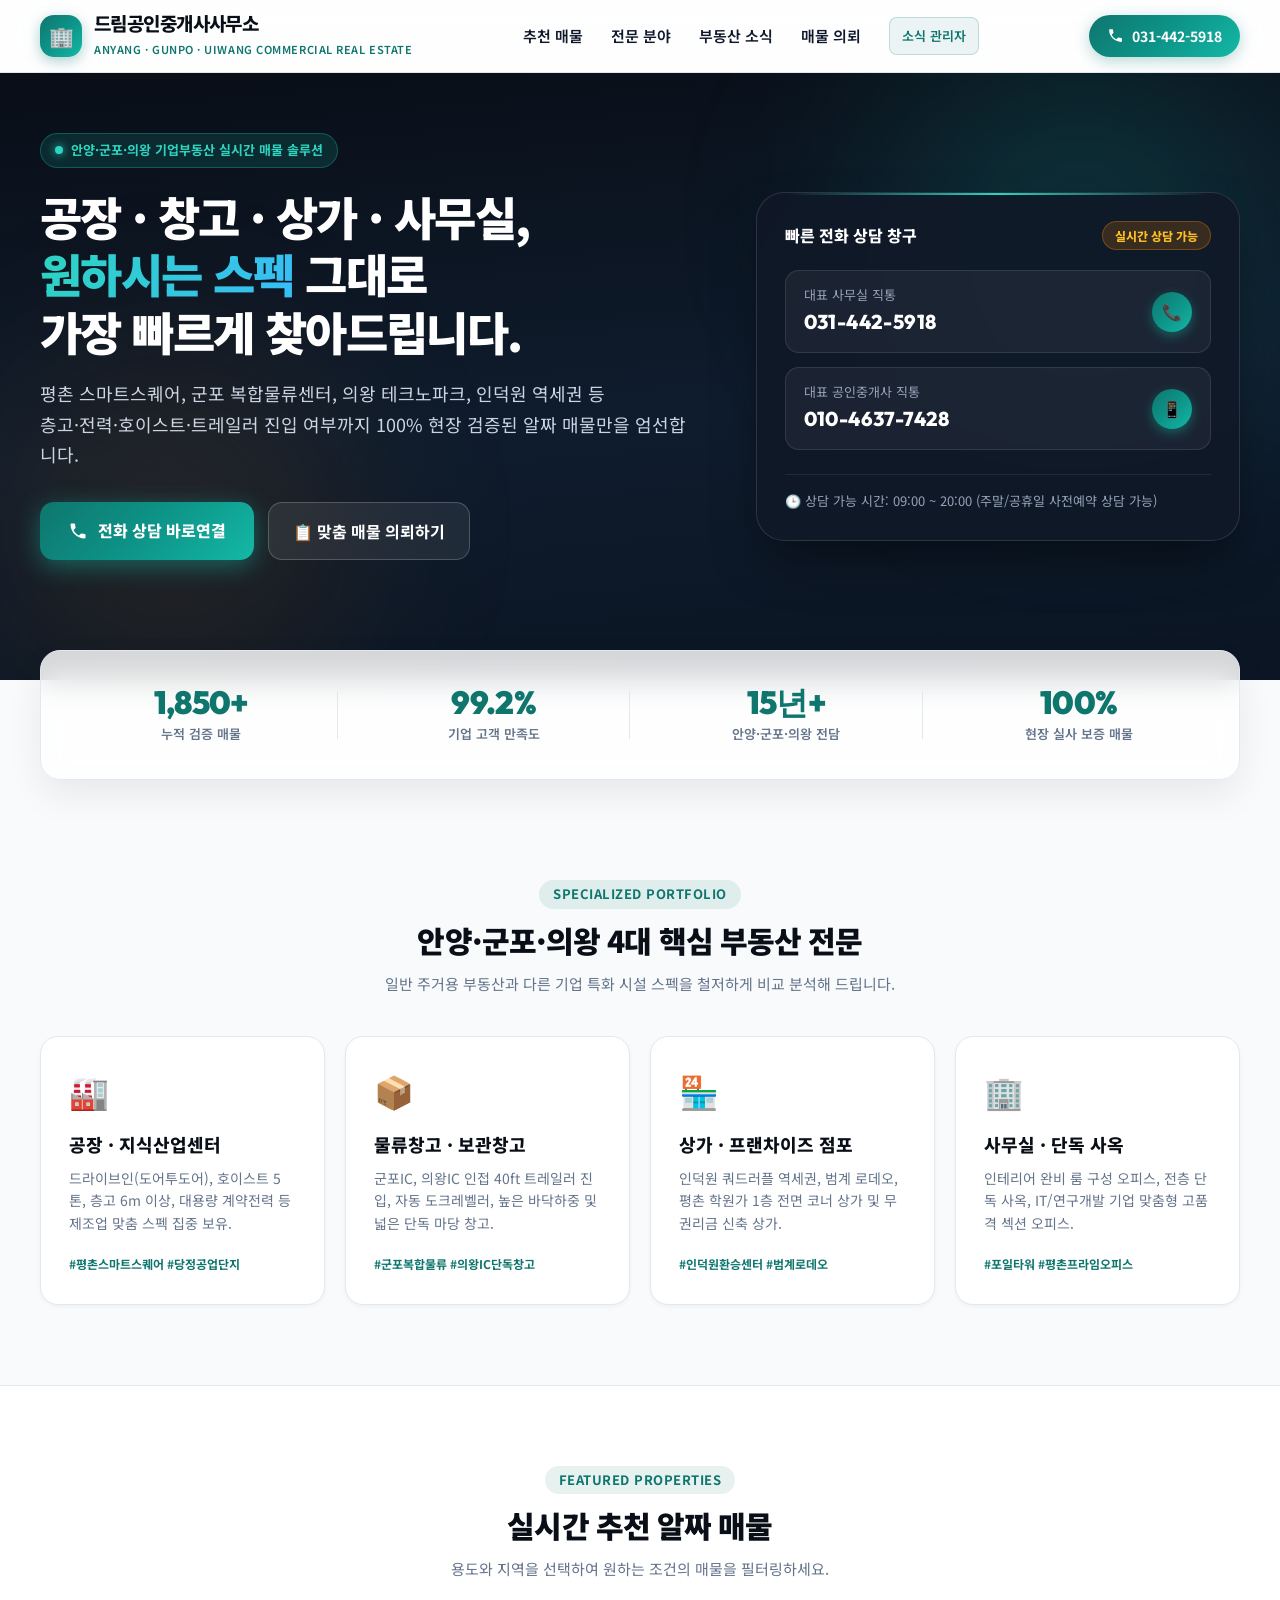
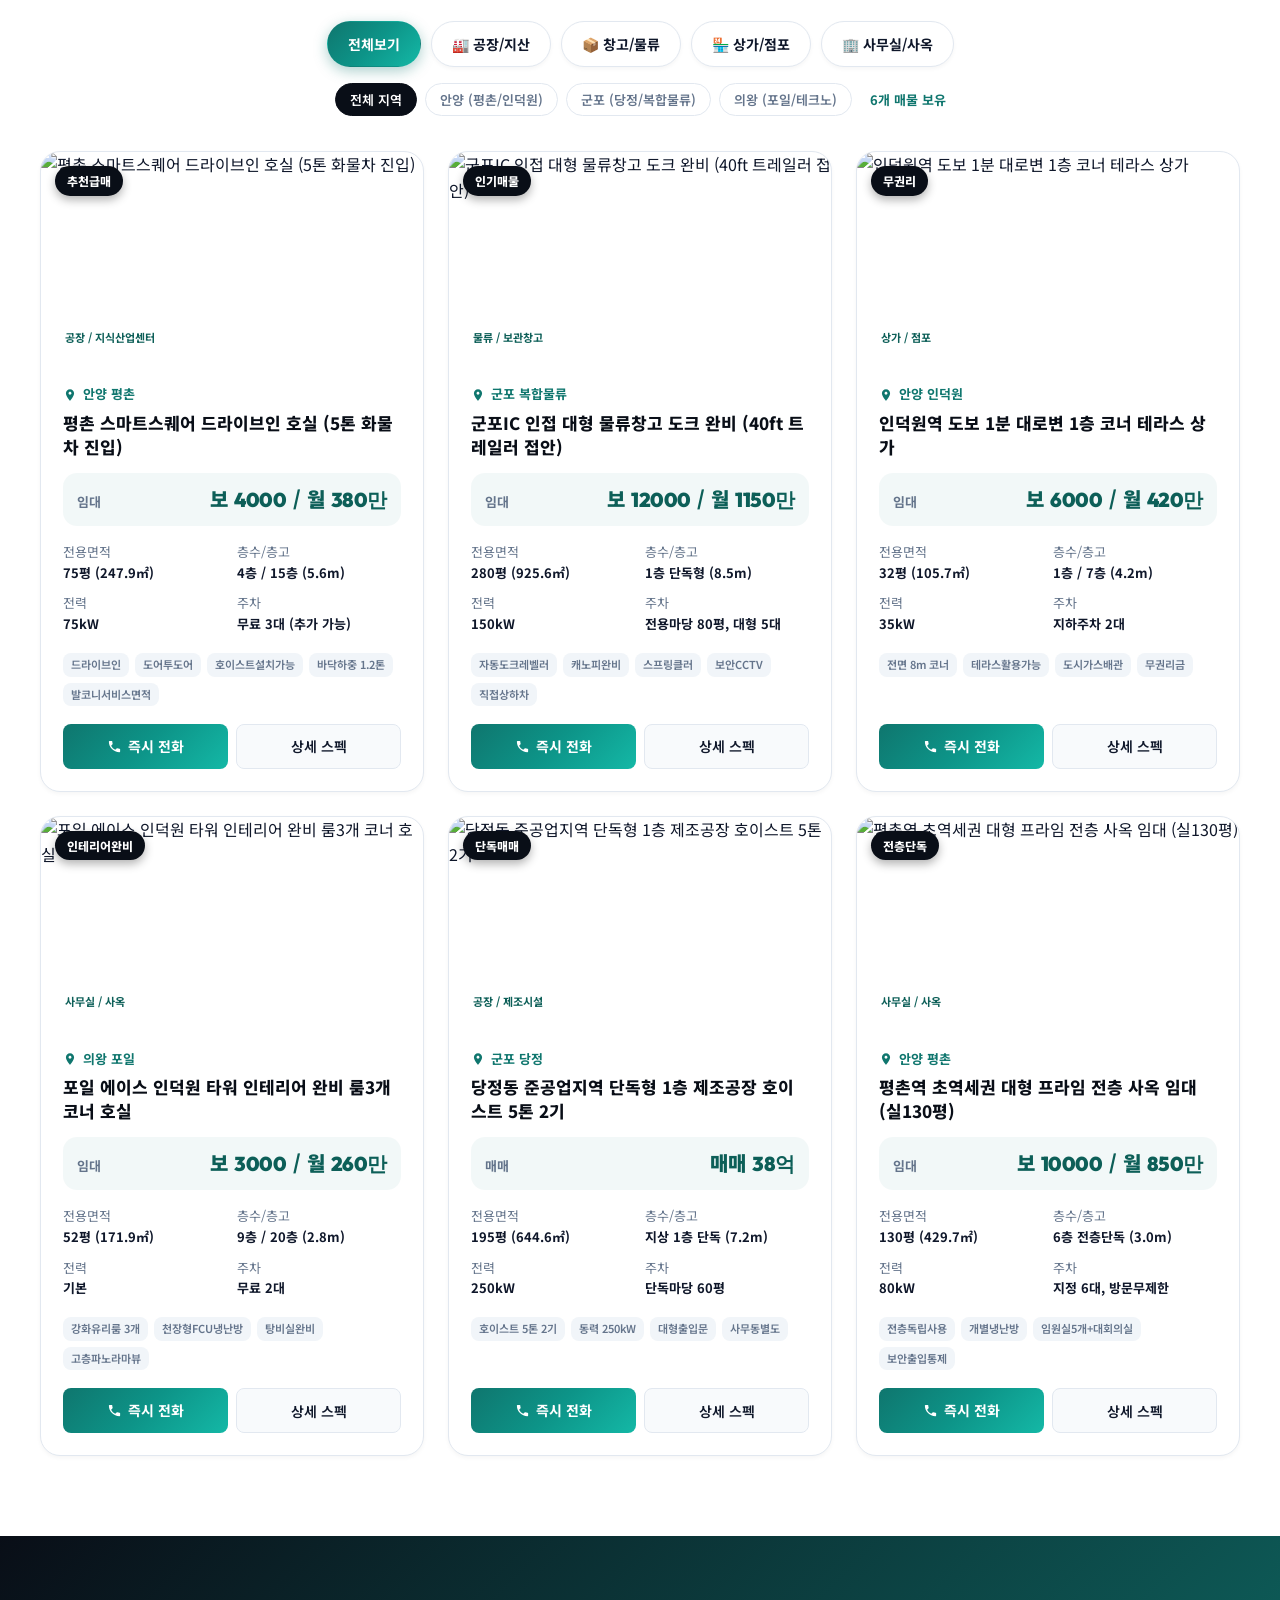
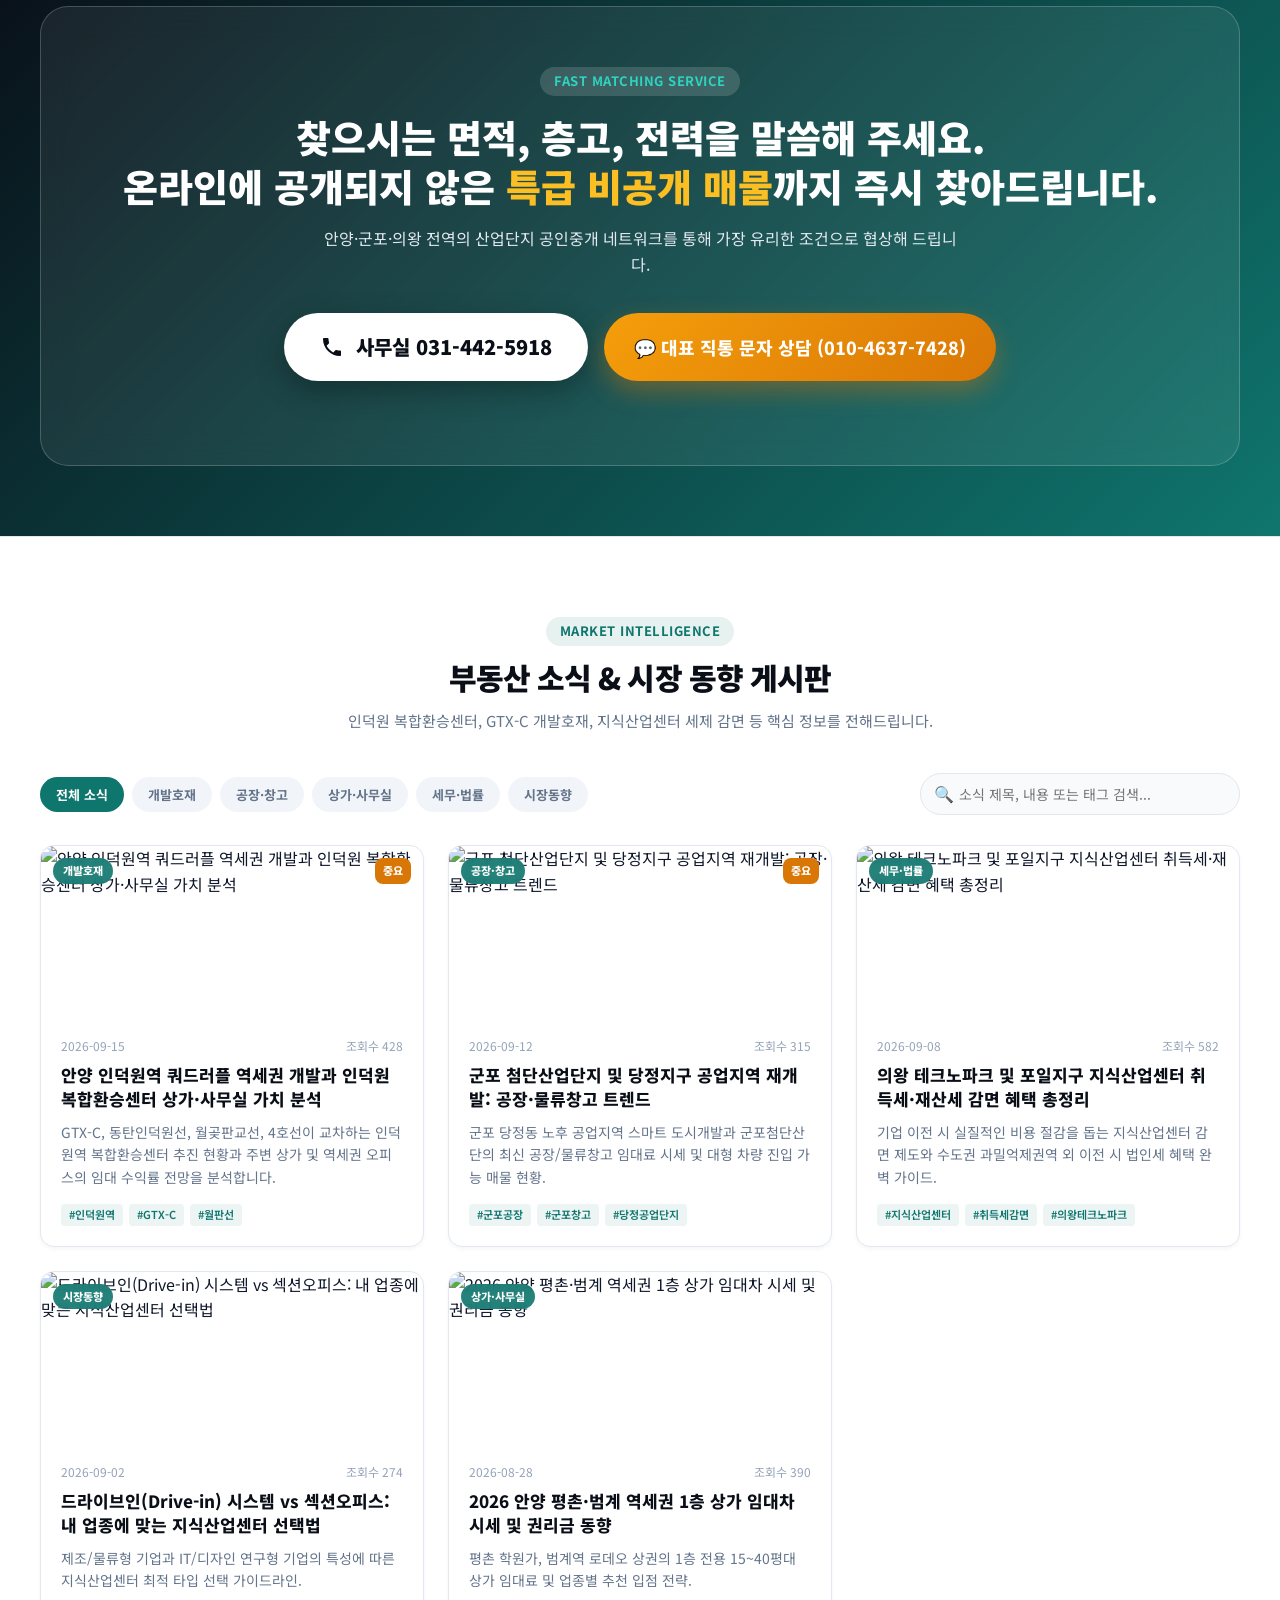
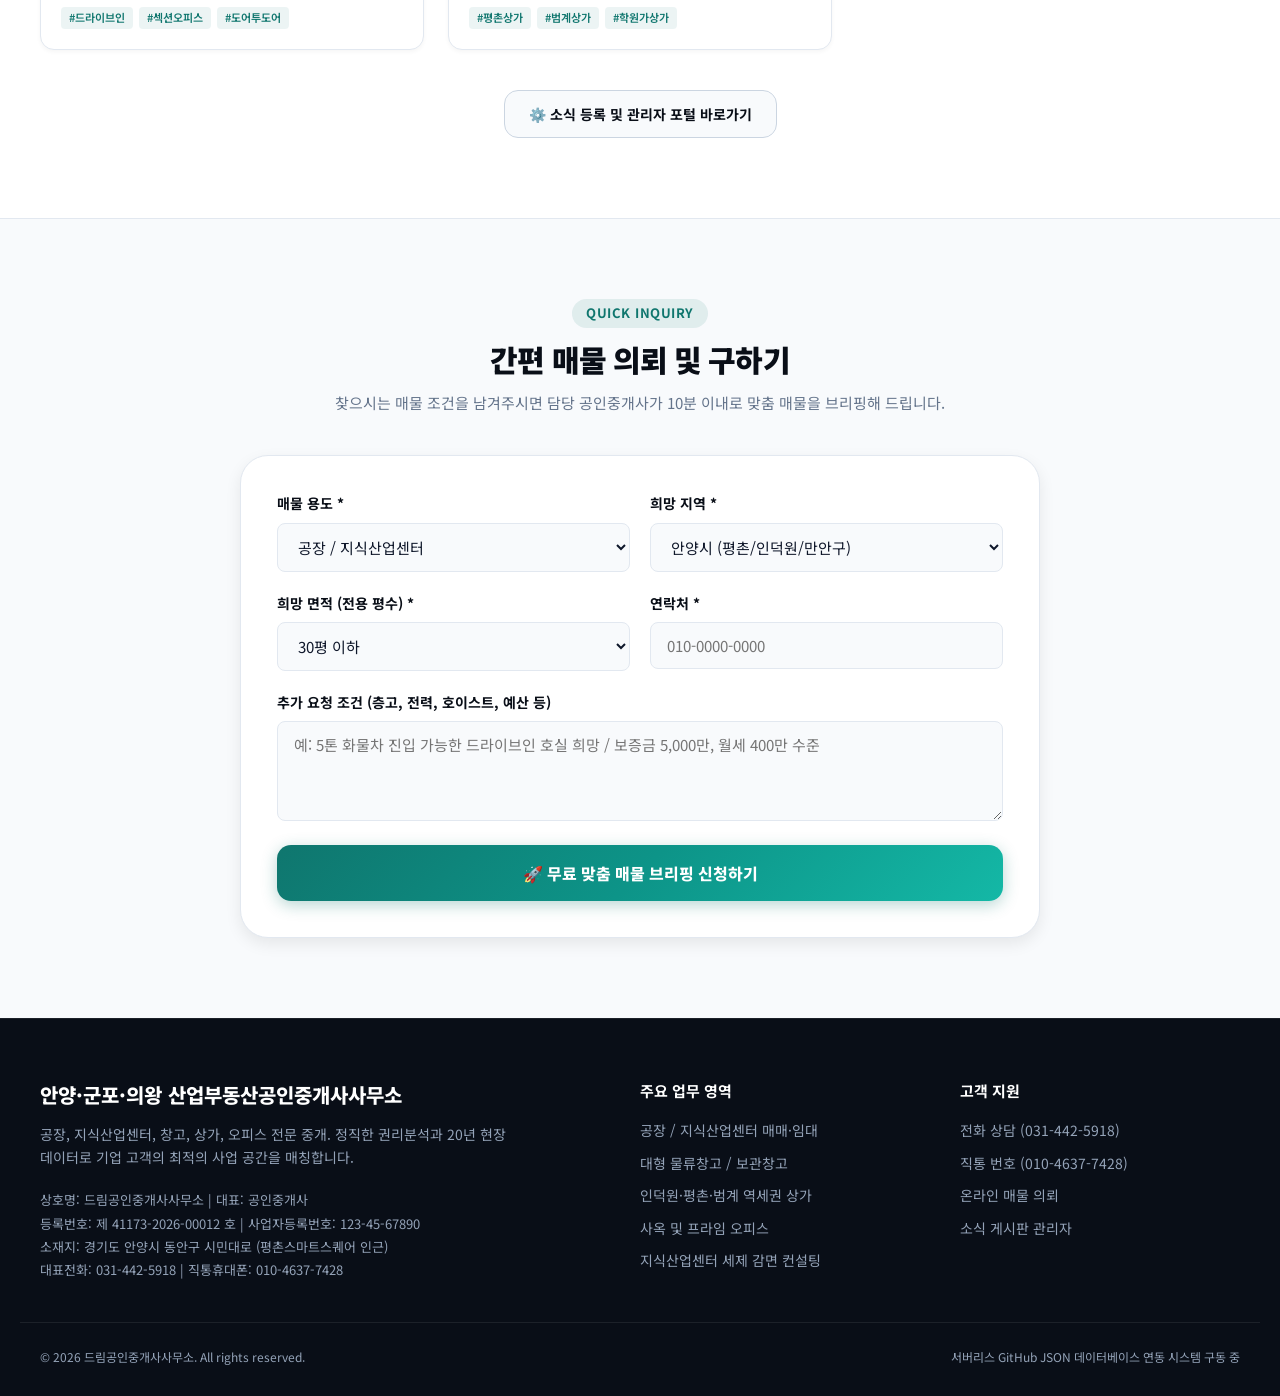
==== index.html @ b2b27954 "feat: 드림공인중개사사무소 홈페이지 및 Vercel 서버리스 게시판 시스템 초기 구축" ====
<!DOCTYPE html>
<html lang="ko">
<head>
  <meta charset="UTF-8">
  <meta name="viewport" content="width=device-width, initial-scale=1.0, maximum-scale=5.0">
  <title>안양·군포·의왕 공장·창고·상가·사무실 전문 | 드림공인중개사사무소</title>
  <meta name="description" content="안양, 군포, 의왕 전 지역 공장, 물류창고, 역세권 상가, 프라임 오피스 전문 공인중개사. 드라이브인 지식산업센터, 호이스트, 대형 차량 진입 창고 등 기업 맞춤형 실시간 매물 상담.">
  <meta name="keywords" content="안양공장, 군포공장, 의왕공장, 안양창고, 군포물류창고, 의왕창고, 평촌지식산업센터, 인덕원상가, 범계상가, 평촌사무실, 안양부동산">
  <meta property="og:title" content="안양·군포·의왕 공장·창고·상가·사무실 전문 부동산">
  <meta property="og:description" content="기업 맞춤형 공장·창고·상가·사무실 실시간 매물 및 지역 개발 소식">
  <meta property="og:type" content="website">
  <meta property="og:image" content="https://images.unsplash.com/photo-1486406146926-c627a92ad1ab?w=1200&auto=format&fit=crop&q=80">
  <meta name="theme-color" content="#090e17">

  <link rel="stylesheet" href="css/style.css">
</head>
<body>

  <!-- ==========================================================================
       Header / Navigation Bar
       ========================================================================== -->
  <header class="site-header">
    <div class="container nav-container">
      <!-- Logo -->
      <a href="/" class="brand-logo">
        <div class="logo-badge">🏢</div>
        <div class="logo-text">
          <h1>드림공인중개사사무소</h1>
          <span>Anyang · Gunpo · Uiwang Commercial Real Estate</span>
        </div>
      </a>

      <!-- Desktop Nav Links -->
      <nav class="nav-links">
        <a href="#properties" class="nav-link">추천 매물</a>
        <a href="#specialties" class="nav-link">전문 분야</a>
        <a href="#board" class="nav-link">부동산 소식</a>
        <a href="#inquiry" class="nav-link">매물 의뢰</a>
        <a href="admin.html" class="btn-admin-link">소식 관리자</a>
      </nav>

      <!-- Header Direct Call Button -->
      <div class="header-cta-group">
        <a href="tel:031-442-5918" class="btn-header-call" title="대표 번호 바로 전화 걸기">
          <svg viewBox="0 0 24 24"><path d="M6.62 10.79c1.44 2.83 3.76 5.14 6.59 6.59l2.2-2.2c.27-.27.67-.36 1.02-.24 1.12.37 2.33.57 3.57.57.55 0 1 .45 1 1V20c0 .55-.45 1-1 1-9.39 0-17-7.61-17-17 0-.55.45-1 1-1h3.5c.55 0 1 .45 1 1 0 1.25.2 2.45.57 3.57.11.35.03.74-.25 1.02l-2.2 2.2z"/></svg>
          <span>031-442-5918</span>
        </a>
      </div>
    </div>
  </header>

  <!-- ==========================================================================
       Hero Section (Interactive & High Conversion)
       ========================================================================== -->
  <section class="hero-section">
    <div class="hero-backdrop-glow"></div>
    <div class="hero-backdrop-glow-2"></div>

    <div class="container hero-grid">
      <!-- Left Content -->
      <div class="hero-content">
        <div class="hero-badge-pill">
          <span class="pulse-dot"></span>
          <span>안양·군포·의왕 기업부동산 실시간 매물 솔루션</span>
        </div>

        <h2 class="hero-title">
          공장 · 창고 · 상가 · 사무실,<br>
          <span class="highlight">원하시는 스펙</span> 그대로<br>
          가장 빠르게 찾아드립니다.
        </h2>

        <p class="hero-desc">
          평촌 스마트스퀘어, 군포 복합물류센터, 의왕 테크노파크, 인덕원 역세권 등<br>
          층고·전력·호이스트·트레일러 진입 여부까지 100% 현장 검증된 알짜 매물만을 엄선합니다.
        </p>

        <div class="hero-cta-buttons">
          <a href="tel:031-442-5918" class="btn-primary-glow">
            <svg width="20" height="20" viewBox="0 0 24 24" fill="currentColor"><path d="M6.62 10.79c1.44 2.83 3.76 5.14 6.59 6.59l2.2-2.2c.27-.27.67-.36 1.02-.24 1.12.37 2.33.57 3.57.57.55 0 1 .45 1 1V20c0 .55-.45 1-1 1-9.39 0-17-7.61-17-17 0-.55.45-1 1-1h3.5c.55 0 1 .45 1 1 0 1.25.2 2.45.57 3.57.11.35.03.74-.25 1.02l-2.2 2.2z"/></svg>
            <span>전화 상담 바로연결</span>
          </a>
          <button onclick="openInquiryModal()" class="btn-secondary-glass">
            <span>📋 맞춤 매물 의뢰하기</span>
          </button>
        </div>
      </div>

      <!-- Right Interactive Phone & Fast Dial Card -->
      <div class="hero-phone-card">
        <div class="phone-card-header">
          <span style="font-size:16px; font-weight:800; color:#fff;">빠른 전화 상담 창구</span>
          <span class="phone-badge">실시간 상담 가능</span>
        </div>

        <div class="phone-numbers-box">
          <!-- Office Dial -->
          <a href="tel:031-442-5918" class="phone-dial-item">
            <div>
              <span class="phone-label">대표 사무실 직통</span>
              <span class="phone-num num">031-442-5918</span>
            </div>
            <div class="call-btn-mini">📞</div>
          </a>

          <!-- Mobile Dial -->
          <a href="tel:010-4637-7428" class="phone-dial-item">
            <div>
              <span class="phone-label">대표 공인중개사 직통</span>
              <span class="phone-num num">010-4637-7428</span>
            </div>
            <div class="call-btn-mini">📱</div>
          </a>
        </div>

        <div class="phone-card-footer">
          <span>🕒 상담 가능 시간: 09:00 ~ 20:00 (주말/공휴일 사전예약 상담 가능)</span>
        </div>
      </div>
    </div>
  </section>

  <!-- ==========================================================================
       Metrics Counter Strip
       ========================================================================== -->
  <div class="container metrics-strip">
    <div class="metrics-box">
      <div class="metric-item">
        <div class="metric-value num">1,850+</div>
        <div class="metric-label">누적 검증 매물</div>
      </div>
      <div class="metric-item">
        <div class="metric-value num">99.2%</div>
        <div class="metric-label">기업 고객 만족도</div>
      </div>
      <div class="metric-item">
        <div class="metric-value num">15년+</div>
        <div class="metric-label">안양·군포·의왕 전담</div>
      </div>
      <div class="metric-item">
        <div class="metric-value num">100%</div>
        <div class="metric-label">현장 실사 보증 매물</div>
      </div>
    </div>
  </div>

  <!-- ==========================================================================
       Specialized Areas Section
       ========================================================================== -->
  <section id="specialties" class="section" style="padding-top: 100px;">
    <div class="container">
      <div class="section-head">
        <span class="section-tag">SPECIALIZED PORTFOLIO</span>
        <h2 class="section-title">안양·군포·의왕 4대 핵심 부동산 전문</h2>
        <p class="section-subtitle">일반 주거용 부동산과 다른 기업 특화 시설 스펙을 철저하게 비교 분석해 드립니다.</p>
      </div>

      <div style="display:grid; grid-template-columns: repeat(auto-fit, minmax(260px, 1fr)); gap: 20px;">
        <!-- Factory -->
        <div style="background:#fff; border:1px solid var(--border-color); border-radius:18px; padding:28px; box-shadow:var(--shadow-sm);">
          <div style="font-size:32px; margin-bottom:14px;">🏭</div>
          <h3 style="font-size:18px; font-weight:800; margin-bottom:8px; color:var(--navy-dark);">공장 · 지식산업센터</h3>
          <p style="font-size:14px; color:var(--text-muted); line-height:1.6; margin-bottom:16px;">
            드라이브인(도어투도어), 호이스트 5톤, 층고 6m 이상, 대용량 계약전력 등 제조업 맞춤 스펙 집중 보유.
          </p>
          <span style="font-size:12px; font-weight:700; color:var(--primary);">#평촌스마트스퀘어 #당정공업단지</span>
        </div>

        <!-- Warehouse -->
        <div style="background:#fff; border:1px solid var(--border-color); border-radius:18px; padding:28px; box-shadow:var(--shadow-sm);">
          <div style="font-size:32px; margin-bottom:14px;">📦</div>
          <h3 style="font-size:18px; font-weight:800; margin-bottom:8px; color:var(--navy-dark);">물류창고 · 보관창고</h3>
          <p style="font-size:14px; color:var(--text-muted); line-height:1.6; margin-bottom:16px;">
            군포IC, 의왕IC 인접 40ft 트레일러 진입, 자동 도크레벨러, 높은 바닥하중 및 넓은 단독 마당 창고.
          </p>
          <span style="font-size:12px; font-weight:700; color:var(--primary);">#군포복합물류 #의왕IC단독창고</span>
        </div>

        <!-- Retail -->
        <div style="background:#fff; border:1px solid var(--border-color); border-radius:18px; padding:28px; box-shadow:var(--shadow-sm);">
          <div style="font-size:32px; margin-bottom:14px;">🏪</div>
          <h3 style="font-size:18px; font-weight:800; margin-bottom:8px; color:var(--navy-dark);">상가 · 프랜차이즈 점포</h3>
          <p style="font-size:14px; color:var(--text-muted); line-height:1.6; margin-bottom:16px;">
            인덕원 쿼드러플 역세권, 범계 로데오, 평촌 학원가 1층 전면 코너 상가 및 무권리금 신축 상가.
          </p>
          <span style="font-size:12px; font-weight:700; color:var(--primary);">#인덕원환승센터 #범계로데오</span>
        </div>

        <!-- Office -->
        <div style="background:#fff; border:1px solid var(--border-color); border-radius:18px; padding:28px; box-shadow:var(--shadow-sm);">
          <div style="font-size:32px; margin-bottom:14px;">🏢</div>
          <h3 style="font-size:18px; font-weight:800; margin-bottom:8px; color:var(--navy-dark);">사무실 · 단독 사옥</h3>
          <p style="font-size:14px; color:var(--text-muted); line-height:1.6; margin-bottom:16px;">
            인테리어 완비 룸 구성 오피스, 전층 단독 사옥, IT/연구개발 기업 맞춤형 고품격 섹션 오피스.
          </p>
          <span style="font-size:12px; font-weight:700; color:var(--primary);">#포일타워 #평촌프라임오피스</span>
        </div>
      </div>
    </div>
  </section>

  <!-- ==========================================================================
       Interactive Property Showcase Section
       ========================================================================== -->
  <section id="properties" class="section" style="background:#ffffff; border-top:1px solid var(--border-color);">
    <div class="container">
      <div class="section-head">
        <span class="section-tag">FEATURED PROPERTIES</span>
        <h2 class="section-title">실시간 추천 알짜 매물</h2>
        <p class="section-subtitle">용도와 지역을 선택하여 원하는 조건의 매물을 필터링하세요.</p>
      </div>

      <!-- Filter Controls -->
      <div class="filter-tabs-wrapper">
        <!-- Category Tabs -->
        <div class="category-tab-group">
          <button class="cat-tab-btn active" data-type="all">전체보기</button>
          <button class="cat-tab-btn" data-type="factory">🏭 공장/지산</button>
          <button class="cat-tab-btn" data-type="warehouse">📦 창고/물류</button>
          <button class="cat-tab-btn" data-type="retail">🏪 상가/점포</button>
          <button class="cat-tab-btn" data-type="office">🏢 사무실/사옥</button>
        </div>

        <!-- Region Chips & Live Counter -->
        <div class="sub-filter-row">
          <button class="region-chip active" data-region="all">전체 지역</button>
          <button class="region-chip" data-region="anyang">안양 (평촌/인덕원)</button>
          <button class="region-chip" data-region="gunpo">군포 (당정/복합물류)</button>
          <button class="region-chip" data-region="uiwang">의왕 (포일/테크노)</button>
          <span id="propCountBadge" style="margin-left:10px; font-size:13px; font-weight:700; color:var(--primary);"></span>
        </div>
      </div>

      <!-- Properties Grid -->
      <div id="propertyGrid" class="property-grid">
        <!-- Injected dynamically by app.js -->
      </div>
    </div>
  </section>

  <!-- ==========================================================================
       High-Converting Call CTA Banner Section
       ========================================================================== -->
  <section class="cta-banner-section">
    <div class="container">
      <div class="cta-banner-card">
        <span class="section-tag" style="background:rgba(255,255,255,0.15); color:#2dd4bf; margin-bottom:16px;">FAST MATCHING SERVICE</span>
        <h2 class="cta-banner-title">
          찾으시는 면적, 층고, 전력을 말씀해 주세요.<br>
          온라인에 공개되지 않은 <span style="color:#fbbf24;">특급 비공개 매물</span>까지 즉시 찾아드립니다.
        </h2>
        <p class="cta-banner-subtitle">
          안양·군포·의왕 전역의 산업단지 공인중개 네트워크를 통해 가장 유리한 조건으로 협상해 드립니다.
        </p>

        <div class="cta-dial-actions">
          <a href="tel:031-442-5918" class="btn-cta-giant-call">
            <svg width="24" height="24" viewBox="0 0 24 24" fill="currentColor"><path d="M6.62 10.79c1.44 2.83 3.76 5.14 6.59 6.59l2.2-2.2c.27-.27.67-.36 1.02-.24 1.12.37 2.33.57 3.57.57.55 0 1 .45 1 1V20c0 .55-.45 1-1 1-9.39 0-17-7.61-17-17 0-.55.45-1 1-1h3.5c.55 0 1 .45 1 1 0 1.25.2 2.45.57 3.57.11.35.03.74-.25 1.02l-2.2 2.2z"/></svg>
            <span>사무실 031-442-5918</span>
          </a>
          <a href="sms:010-4637-7428?body=%EC%95%88%EC%96%91%EA%B5%B0%ED%8F%AC%EC%9D%98%EC%99%95%20%EB%B6%80%EB%8F%99%EC%82%B0%20%EB%A7%A4%EB%AC%BC%20%EB%AC%B8%EC%9D%98%EB%93%9C%EB%A6%BD%EB%8B%88%EB%8B%A4." class="btn-cta-giant-sms">
            <span>💬 대표 직통 문자 상담 (010-4637-7428)</span>
          </a>
        </div>
      </div>
    </div>
  </section>

  <!-- ==========================================================================
       Real Estate News & Market Insights Board Section
       ========================================================================== -->
  <section id="board" class="section board-section">
    <div class="container">
      <div class="section-head">
        <span class="section-tag">MARKET INTELLIGENCE</span>
        <h2 class="section-title">부동산 소식 & 시장 동향 게시판</h2>
        <p class="section-subtitle">인덕원 복합환승센터, GTX-C 개발호재, 지식산업센터 세제 감면 등 핵심 정보를 전해드립니다.</p>
      </div>

      <!-- Filter Pills & Realtime Search -->
      <div class="board-filter-header">
        <div class="board-pills">
          <button class="board-pill-btn active" data-category="all">전체 소식</button>
          <button class="board-pill-btn" data-category="개발호재">개발호재</button>
          <button class="board-pill-btn" data-category="공장·창고">공장·창고</button>
          <button class="board-pill-btn" data-category="상가·사무실">상가·사무실</button>
          <button class="board-pill-btn" data-category="세무·법률">세무·법률</button>
          <button class="board-pill-btn" data-category="시장동향">시장동향</button>
        </div>

        <div class="board-search-box">
          <span class="board-search-icon">🔍</span>
          <input type="text" id="boardSearchInput" class="board-search-input" placeholder="소식 제목, 내용 또는 태그 검색...">
        </div>
      </div>

      <!-- Dynamic Board Cards Grid -->
      <div id="boardGrid" class="board-grid">
        <!-- Injected dynamically by app.js -->
      </div>

      <div style="text-align:center;">
        <a href="admin.html" class="btn-secondary-glass" style="display:inline-flex; color:var(--navy-dark); border-color:#cbd5e1; background:#f8fafc; padding:12px 24px; font-size:14px;">
          ⚙️ 소식 등록 및 관리자 포털 바로가기
        </a>
      </div>
    </div>
  </section>

  <!-- ==========================================================================
       Consultation Request Section
       ========================================================================== -->
  <section id="inquiry" class="section inquiry-section">
    <div class="container">
      <div class="section-head">
        <span class="section-tag">QUICK INQUIRY</span>
        <h2 class="section-title">간편 매물 의뢰 및 구하기</h2>
        <p class="section-subtitle">찾으시는 매물 조건을 남겨주시면 담당 공인중개사가 10분 이내로 맞춤 매물을 브리핑해 드립니다.</p>
      </div>

      <div class="inquiry-card-glass">
        <form id="fastInquiryForm">
          <div class="form-grid">
            <div class="form-group">
              <label class="form-label">매물 용도 *</label>
              <select name="inquiryType" class="form-control" required>
                <option value="공장/지식산업센터">공장 / 지식산업센터</option>
                <option value="물류창고/보관창고">물류창고 / 보관창고</option>
                <option value="상가/점포">상가 / 점포</option>
                <option value="사무실/사옥">사무실 / 사옥</option>
              </select>
            </div>

            <div class="form-group">
              <label class="form-label">희망 지역 *</label>
              <select name="inquiryRegion" class="form-control" required>
                <option value="안양시 (평촌/인덕원/만안구)">안양시 (평촌/인덕원/만안구)</option>
                <option value="군포시 (당정/첨단산단/복합물류)">군포시 (당정/첨단산단/복합물류)</option>
                <option value="의왕시 (포일/테크노파크/백운)">의왕시 (포일/테크노파크/백운)</option>
                <option value="안양·군포·의왕 전역">안양·군포·의왕 전역</option>
              </select>
            </div>

            <div class="form-group">
              <label class="form-label">희망 면적 (전용 평수) *</label>
              <select name="inquiryPyeong" class="form-control" required>
                <option value="30평 이하">30평 이하</option>
                <option value="30평~50평">30평 ~ 50평</option>
                <option value="50평~100평">50평 ~ 100평</option>
                <option value="100평~200평">100평 ~ 200평</option>
                <option value="200평 이상 대형">200평 이상 대형</option>
              </select>
            </div>

            <div class="form-group">
              <label class="form-label">연락처 *</label>
              <input type="tel" name="inquiryPhone" class="form-control" placeholder="010-0000-0000" required>
            </div>

            <div class="form-group full-width">
              <label class="form-label">추가 요청 조건 (층고, 전력, 호이스트, 예산 등)</label>
              <textarea name="inquiryNote" class="form-control" placeholder="예: 5톤 화물차 진입 가능한 드라이브인 호실 희망 / 보증금 5,000만, 월세 400만 수준"></textarea>
            </div>
          </div>

          <button type="submit" class="btn-submit-inquiry">
            🚀 무료 맞춤 매물 브리핑 신청하기
          </button>
        </form>
      </div>
    </div>
  </section>

  <!-- ==========================================================================
       Detail Modal (For Board Article & Property)
       ========================================================================== -->
  <div id="detailModalOverlay" class="modal-overlay" onclick="if(event.target===this) closeDetailModal()">
    <div id="detailModalContainer" class="modal-container">
      <!-- Dynamic Content -->
    </div>
  </div>

  <!-- Inquiry Modal (Popup) -->
  <div id="inquiryModalOverlay" class="modal-overlay" onclick="if(event.target===this) closeInquiryModal()">
    <div class="modal-container" style="max-width:560px; padding:30px;">
      <button class="modal-close-btn" onclick="closeInquiryModal()">&times;</button>
      <h3 style="font-size:20px; font-weight:800; color:var(--navy-dark); margin-bottom:8px;">빠른 매물 의뢰 및 상담</h3>
      <p style="font-size:13px; color:var(--text-muted); margin-bottom:20px;">조건을 남겨주시면 맞춤 매물을 선별하여 연락드립니다.</p>
      
      <div style="display:flex; flex-direction:column; gap:12px;">
        <a href="tel:031-442-5918" class="btn-primary-glow" style="justify-content:center; padding:14px;">📞 031-442-5918 즉시 전화걸기</a>
        <a href="tel:010-4637-7428" class="btn-secondary-glass" style="justify-content:center; padding:14px; background:var(--navy-dark); color:#fff;">📱 010-4637-7428 대표 직통</a>
        <a href="sms:010-4637-7428?body=%EB%A7%A4%EB%AC%BC%20%EC%83%81%EB%8B%B4%20%EB%AC%B8%EC%9D%98%EB%93%9C%EB%A6%BD%EB%8B%88%EB%8B%A4." class="btn-secondary-glass" style="justify-content:center; padding:14px; background:#f8fafc; color:var(--text-main); border-color:#cbd5e1;">💬 문자로 문의 남기기</a>
      </div>
    </div>
  </div>

  <!-- ==========================================================================
       Mobile Sticky Bottom Call Bar (High Conversion)
       ========================================================================== -->
  <div class="mobile-bottom-bar">
    <div class="bottom-bar-grid">
      <a href="sms:010-4637-7428?body=%EB%A7%A4%EB%AC%BC%EC%83%81%EB%8B%B4%20%EB%AC%B8%EC%9D%98" class="bottom-bar-btn btn-bottom-sms">
        💬 문자상담
      </a>
      <button onclick="openInquiryModal()" class="bottom-bar-btn btn-bottom-inquiry">
        📋 매물의뢰
      </button>
      <a href="tel:031-442-5918" class="bottom-bar-btn btn-bottom-call">
        📞 즉시 전화
      </a>
    </div>
  </div>

  <!-- ==========================================================================
       Footer
       ========================================================================== -->
  <footer class="site-footer">
    <div class="container footer-grid">
      <div class="footer-brand">
        <h2>안양·군포·의왕 산업부동산공인중개사사무소</h2>
        <p class="footer-desc">
          공장, 지식산업센터, 창고, 상가, 오피스 전문 중개. 정직한 권리분석과 20년 현장 데이터로 기업 고객의 최적의 사업 공간을 매칭합니다.
        </p>
        <div class="footer-info-list">
          <p>상호명: 드림공인중개사사무소 | 대표: 공인중개사</p>
          <p>등록번호: 제 41173-2026-00012 호 | 사업자등록번호: 123-45-67890</p>
          <p>소재지: 경기도 안양시 동안구 시민대로 (평촌스마트스퀘어 인근)</p>
          <p>대표전화: 031-442-5918 | 직통휴대폰: 010-4637-7428</p>
        </div>
      </div>

      <div class="footer-links-col">
        <h3>주요 업무 영역</h3>
        <ul>
          <li><a href="#properties">공장 / 지식산업센터 매매·임대</a></li>
          <li><a href="#properties">대형 물류창고 / 보관창고</a></li>
          <li><a href="#properties">인덕원·평촌·범계 역세권 상가</a></li>
          <li><a href="#properties">사옥 및 프라임 오피스</a></li>
          <li><a href="#board">지식산업센터 세제 감면 컨설팅</a></li>
        </ul>
      </div>

      <div class="footer-links-col">
        <h3>고객 지원</h3>
        <ul>
          <li><a href="tel:031-442-5918">전화 상담 (031-442-5918)</a></li>
          <li><a href="tel:010-4637-7428">직통 번호 (010-4637-7428)</a></li>
          <li><a href="#inquiry">온라인 매물 의뢰</a></li>
          <li><a href="admin.html">소식 게시판 관리자</a></li>
        </ul>
      </div>
    </div>

    <div class="container footer-bottom">
      <p>© 2026 드림공인중개사사무소. All rights reserved.</p>
      <p>서버리스 GitHub JSON 데이터베이스 연동 시스템 구동 중</p>
    </div>
  </footer>

  <script src="js/app.js"></script>
</body>
</html>
---- css/style.css ----
/* ==========================================================================
   안양·군포·의왕 공장·창고·상가·사무실 전문 부동산 프리미엄 스타일시트
   Design System: Glassmorphism + Trust Teal & Luxury Navy + Modern Korean Typography
   ========================================================================== */

@import url('https://fonts.googleapis.com/css2?family=Montserrat:wght@400;500;600;700;800;900&family=Noto+Sans+KR:wght@300;400;500;600;700;800;900&family=Outfit:wght@400;500;600;700;800&display=swap');

:root {
  /* Color Palette */
  --primary: #0f766e;
  --primary-light: #14b8a6;
  --primary-dark: #0d5f58;
  --primary-gradient: linear-gradient(135deg, #0f766e 0%, #0d9488 50%, #14b8a6 100%);
  
  --navy-dark: #090e17;
  --navy-card: #111927;
  --navy-border: rgba(255, 255, 255, 0.08);
  
  --accent-gold: #d97706;
  --accent-gold-light: #f59e0b;
  --accent-gold-gradient: linear-gradient(135deg, #f59e0b 0%, #d97706 100%);

  --bg-main: #f8fafc;
  --bg-card: #ffffff;
  --text-main: #0f172a;
  --text-muted: #64748b;
  --text-light: #94a3b8;
  --border-color: #e2e8f0;

  /* Glassmorphism Tokens */
  --glass-bg: rgba(255, 255, 255, 0.82);
  --glass-border: rgba(255, 255, 255, 0.6);
  --glass-shadow: 0 20px 40px -15px rgba(15, 118, 110, 0.1);
  --glass-blur: blur(16px);

  --glass-dark-bg: rgba(17, 25, 39, 0.88);
  --glass-dark-border: rgba(255, 255, 255, 0.12);
  --glass-dark-shadow: 0 25px 50px -12px rgba(0, 0, 0, 0.5);

  /* Elevation */
  --shadow-sm: 0 2px 4px rgba(0, 0, 0, 0.04);
  --shadow-md: 0 6px 16px rgba(0, 0, 0, 0.08);
  --shadow-lg: 0 12px 30px rgba(0, 0, 0, 0.12);
  --shadow-glow: 0 0 25px rgba(20, 184, 166, 0.35);

  /* Radius & Spacing */
  --radius-sm: 8px;
  --radius-md: 14px;
  --radius-lg: 20px;
  --radius-xl: 28px;
  --radius-full: 9999px;

  --transition-fast: 0.18s ease;
  --transition-normal: 0.3s cubic-bezier(0.16, 1, 0.3, 1);
  --transition-slow: 0.5s cubic-bezier(0.16, 1, 0.3, 1);
}

/* Global Reset & Base */
*, *::before, *::after {
  box-sizing: border-box;
  margin: 0;
  padding: 0;
}

html {
  font-family: 'Noto Sans KR', -apple-system, BlinkMacSystemFont, "Apple SD Gothic Neo", sans-serif;
  scroll-behavior: smooth;
  color: var(--text-main);
  background-color: var(--bg-main);
  -webkit-font-smoothing: antialiased;
  -webkit-tap-highlight-color: transparent;
}

body {
  overflow-x: hidden;
  line-height: 1.6;
  position: relative;
  padding-bottom: 76px; /* Space for mobile sticky bottom bar */
}

@media (min-width: 992px) {
  body {
    padding-bottom: 0;
  }
}

a {
  text-decoration: none;
  color: inherit;
  transition: var(--transition-fast);
}

button, input, select, textarea {
  font-family: inherit;
  border: none;
  outline: none;
}

ul {
  list-style: none;
}

img {
  max-width: 100%;
  height: auto;
  display: block;
}

.num {
  font-family: 'Outfit', 'Montserrat', sans-serif;
  letter-spacing: -0.02em;
}

.container {
  width: 100%;
  max-width: 1240px;
  margin: 0 auto;
  padding: 0 20px;
}

/* ==========================================================================
   Header & Glass Navigation
   ========================================================================== */
.site-header {
  position: sticky;
  top: 0;
  z-index: 1000;
  background: var(--glass-bg);
  backdrop-filter: var(--glass-blur);
  -webkit-backdrop-filter: var(--glass-blur);
  border-bottom: 1px solid var(--border-color);
  transition: var(--transition-normal);
}

.site-header.scrolled {
  background: rgba(255, 255, 255, 0.94);
  box-shadow: 0 10px 30px rgba(0, 0, 0, 0.06);
}

.nav-container {
  display: flex;
  align-items: center;
  justify-content: space-between;
  height: 72px;
}

.brand-logo {
  display: flex;
  align-items: center;
  gap: 12px;
}

.logo-badge {
  width: 42px;
  height: 42px;
  border-radius: var(--radius-md);
  background: var(--primary-gradient);
  display: flex;
  align-items: center;
  justify-content: center;
  color: #ffffff;
  font-size: 20px;
  box-shadow: 0 4px 14px rgba(15, 118, 110, 0.35);
}

.logo-text h1 {
  font-size: 19px;
  font-weight: 800;
  color: var(--navy-dark);
  line-height: 1.2;
  letter-spacing: -0.03em;
}

.logo-text span {
  font-size: 11px;
  color: var(--primary);
  font-weight: 600;
  letter-spacing: 0.05em;
  text-transform: uppercase;
}

.nav-links {
  display: none;
  align-items: center;
  gap: 28px;
}

@media (min-width: 992px) {
  .nav-links {
    display: flex;
  }
}

.nav-link {
  font-size: 15px;
  font-weight: 600;
  color: var(--text-main);
  position: relative;
  padding: 6px 0;
}

.nav-link:hover, .nav-link.active {
  color: var(--primary);
}

.nav-link::after {
  content: '';
  position: absolute;
  bottom: 0;
  left: 0;
  width: 0%;
  height: 2px;
  background: var(--primary);
  transition: var(--transition-fast);
}

.nav-link:hover::after, .nav-link.active::after {
  width: 100%;
}

.header-cta-group {
  display: flex;
  align-items: center;
  gap: 12px;
}

.btn-header-call {
  display: flex;
  align-items: center;
  gap: 8px;
  padding: 10px 18px;
  border-radius: var(--radius-full);
  background: var(--primary-gradient);
  color: #ffffff;
  font-weight: 700;
  font-size: 14px;
  box-shadow: 0 4px 15px rgba(15, 118, 110, 0.3);
  transition: var(--transition-normal);
}

.btn-header-call:hover {
  transform: translateY(-2px);
  box-shadow: 0 8px 24px rgba(15, 118, 110, 0.4);
}

.btn-header-call svg {
  width: 17px;
  height: 17px;
  fill: currentColor;
  animation: pulse-ring 2s infinite;
}

.btn-admin-link {
  display: inline-flex;
  align-items: center;
  padding: 8px 12px;
  border-radius: var(--radius-sm);
  background: rgba(15, 118, 110, 0.08);
  color: var(--primary);
  font-size: 13px;
  font-weight: 600;
  border: 1px solid rgba(15, 118, 110, 0.2);
}

.btn-admin-link:hover {
  background: var(--primary);
  color: #fff;
}

/* ==========================================================================
   Hero Section (Interactive & High Converting)
   ========================================================================== */
.hero-section {
  position: relative;
  padding: 60px 0 80px;
  background: linear-gradient(175deg, #090e17 0%, #0f1c2d 55%, #0b1523 100%);
  color: #ffffff;
  overflow: hidden;
}

.hero-backdrop-glow {
  position: absolute;
  top: -150px;
  right: -100px;
  width: 600px;
  height: 600px;
  background: radial-gradient(circle, rgba(20, 184, 166, 0.22) 0%, transparent 70%);
  filter: blur(80px);
  pointer-events: none;
}

.hero-backdrop-glow-2 {
  position: absolute;
  bottom: -100px;
  left: -80px;
  width: 500px;
  height: 500px;
  background: radial-gradient(circle, rgba(217, 119, 6, 0.16) 0%, transparent 70%);
  filter: blur(80px);
  pointer-events: none;
}

.hero-grid {
  display: grid;
  grid-template-columns: 1fr;
  gap: 40px;
  position: relative;
  z-index: 2;
}

@media (min-width: 992px) {
  .hero-grid {
    grid-template-columns: 1.15fr 0.85fr;
    align-items: center;
    gap: 60px;
  }
}

.hero-content {
  max-width: 680px;
}

.hero-badge-pill {
  display: inline-flex;
  align-items: center;
  gap: 8px;
  padding: 6px 14px;
  border-radius: var(--radius-full);
  background: rgba(20, 184, 166, 0.15);
  border: 1px solid rgba(20, 184, 166, 0.35);
  color: #2dd4bf;
  font-size: 13px;
  font-weight: 700;
  margin-bottom: 20px;
}

.hero-badge-pill .pulse-dot {
  width: 8px;
  height: 8px;
  border-radius: 50%;
  background-color: #2dd4bf;
  box-shadow: 0 0 10px #2dd4bf;
  animation: pulse-ring 2s infinite;
}

.hero-title {
  font-size: 32px;
  font-weight: 900;
  line-height: 1.25;
  letter-spacing: -0.035em;
  margin-bottom: 18px;
}

@media (min-width: 768px) {
  .hero-title {
    font-size: 46px;
  }
}

.hero-title .highlight {
  background: linear-gradient(120deg, #2dd4bf, #38bdf8);
  -webkit-background-clip: text;
  -webkit-text-fill-color: transparent;
}

.hero-desc {
  font-size: 16px;
  color: #cbd5e1;
  margin-bottom: 32px;
  line-height: 1.7;
}

@media (min-width: 768px) {
  .hero-desc {
    font-size: 18px;
  }
}

.hero-cta-buttons {
  display: flex;
  flex-wrap: wrap;
  gap: 14px;
  margin-bottom: 40px;
}

.btn-primary-glow {
  display: inline-flex;
  align-items: center;
  justify-content: center;
  gap: 10px;
  padding: 16px 28px;
  border-radius: var(--radius-md);
  background: var(--primary-gradient);
  color: #ffffff;
  font-size: 16px;
  font-weight: 800;
  box-shadow: 0 6px 25px rgba(20, 184, 166, 0.45);
  cursor: pointer;
  transition: var(--transition-normal);
}

.btn-primary-glow:hover {
  transform: translateY(-3px);
  box-shadow: 0 12px 35px rgba(20, 184, 166, 0.6);
}

.btn-secondary-glass {
  display: inline-flex;
  align-items: center;
  justify-content: center;
  gap: 10px;
  padding: 16px 24px;
  border-radius: var(--radius-md);
  background: rgba(255, 255, 255, 0.08);
  border: 1px solid rgba(255, 255, 255, 0.2);
  color: #ffffff;
  font-size: 16px;
  font-weight: 700;
  backdrop-filter: blur(10px);
  cursor: pointer;
  transition: var(--transition-normal);
}

.btn-secondary-glass:hover {
  background: rgba(255, 255, 255, 0.16);
  border-color: rgba(255, 255, 255, 0.4);
  transform: translateY(-2px);
}

/* Quick Phone Call Card */
.hero-phone-card {
  background: var(--glass-dark-bg);
  backdrop-filter: var(--glass-blur);
  border: 1px solid var(--glass-dark-border);
  border-radius: var(--radius-xl);
  padding: 28px;
  box-shadow: var(--glass-dark-shadow);
  position: relative;
}

.hero-phone-card::before {
  content: '';
  position: absolute;
  top: 0;
  left: 30px;
  right: 30px;
  height: 2px;
  background: linear-gradient(90deg, transparent, #2dd4bf, transparent);
}

.phone-card-header {
  display: flex;
  align-items: center;
  justify-content: space-between;
  margin-bottom: 20px;
}

.phone-badge {
  background: rgba(217, 119, 6, 0.2);
  color: #fbbf24;
  border: 1px solid rgba(217, 119, 6, 0.4);
  padding: 4px 12px;
  border-radius: var(--radius-full);
  font-size: 12px;
  font-weight: 800;
}

.phone-numbers-box {
  display: flex;
  flex-direction: column;
  gap: 14px;
  margin-bottom: 24px;
}

.phone-dial-item {
  display: flex;
  align-items: center;
  justify-content: space-between;
  padding: 14px 18px;
  border-radius: var(--radius-md);
  background: rgba(255, 255, 255, 0.05);
  border: 1px solid rgba(255, 255, 255, 0.1);
  transition: var(--transition-fast);
}

.phone-dial-item:hover {
  background: rgba(20, 184, 166, 0.15);
  border-color: rgba(20, 184, 166, 0.4);
  transform: translateX(4px);
}

.phone-label {
  font-size: 13px;
  color: #94a3b8;
  display: block;
}

.phone-num {
  font-size: 20px;
  font-weight: 800;
  color: #ffffff;
  letter-spacing: 0.02em;
}

.call-btn-mini {
  width: 40px;
  height: 40px;
  border-radius: 50%;
  background: var(--primary-gradient);
  display: flex;
  align-items: center;
  justify-content: center;
  color: #fff;
  font-size: 16px;
  box-shadow: 0 4px 12px rgba(20, 184, 166, 0.4);
}

.phone-card-footer {
  font-size: 13px;
  color: #94a3b8;
  display: flex;
  align-items: center;
  gap: 8px;
  border-top: 1px solid rgba(255, 255, 255, 0.08);
  padding-top: 16px;
}

/* ==========================================================================
   Metrics Strip & Local Trust Badges
   ========================================================================== */
.metrics-strip {
  position: relative;
  margin-top: -30px;
  z-index: 10;
}

.metrics-box {
  background: var(--glass-bg);
  backdrop-filter: var(--glass-blur);
  border: 1px solid var(--border-color);
  border-radius: var(--radius-lg);
  padding: 24px;
  box-shadow: 0 15px 35px rgba(0, 0, 0, 0.07);
  display: grid;
  grid-template-columns: repeat(2, 1fr);
  gap: 20px;
}

@media (min-width: 768px) {
  .metrics-box {
    grid-template-columns: repeat(4, 1fr);
  }
}

.metric-item {
  text-align: center;
  padding: 10px;
  position: relative;
}

.metric-item:not(:last-child)::after {
  content: '';
  position: absolute;
  right: 0;
  top: 20%;
  bottom: 20%;
  width: 1px;
  background: var(--border-color);
}

.metric-value {
  font-size: 32px;
  font-weight: 900;
  color: var(--primary);
  line-height: 1.1;
  margin-bottom: 4px;
}

.metric-label {
  font-size: 13px;
  font-weight: 600;
  color: var(--text-muted);
}

/* ==========================================================================
   Interactive Property Search & Filter Section
   ========================================================================== */
.section {
  padding: 80px 0;
}

.section-head {
  text-align: center;
  max-width: 700px;
  margin: 0 auto 40px;
}

.section-tag {
  display: inline-block;
  font-size: 13px;
  font-weight: 700;
  color: var(--primary);
  background: rgba(15, 118, 110, 0.1);
  padding: 4px 14px;
  border-radius: var(--radius-full);
  margin-bottom: 12px;
  letter-spacing: 0.04em;
}

.section-title {
  font-size: 30px;
  font-weight: 900;
  color: var(--navy-dark);
  letter-spacing: -0.03em;
  line-height: 1.3;
  margin-bottom: 12px;
}

.section-subtitle {
  font-size: 15px;
  color: var(--text-muted);
}

/* Filter Bar */
.filter-tabs-wrapper {
  display: flex;
  flex-direction: column;
  gap: 16px;
  margin-bottom: 35px;
}

.category-tab-group {
  display: flex;
  align-items: center;
  justify-content: center;
  flex-wrap: wrap;
  gap: 10px;
}

.cat-tab-btn {
  padding: 12px 20px;
  border-radius: var(--radius-full);
  background: #ffffff;
  border: 1px solid var(--border-color);
  font-size: 14px;
  font-weight: 700;
  color: var(--text-main);
  cursor: pointer;
  transition: var(--transition-fast);
  box-shadow: var(--shadow-sm);
}

.cat-tab-btn:hover {
  border-color: var(--primary-light);
  color: var(--primary);
}

.cat-tab-btn.active {
  background: var(--primary-gradient);
  color: #ffffff;
  border-color: transparent;
  box-shadow: 0 4px 14px rgba(15, 118, 110, 0.35);
}

/* Region Sub-filters */
.sub-filter-row {
  display: flex;
  align-items: center;
  justify-content: center;
  gap: 8px;
  flex-wrap: wrap;
}

.region-chip {
  padding: 6px 14px;
  border-radius: var(--radius-full);
  font-size: 13px;
  font-weight: 600;
  background: transparent;
  border: 1px solid var(--border-color);
  color: var(--text-muted);
  cursor: pointer;
  transition: var(--transition-fast);
}

.region-chip:hover {
  background: rgba(15, 118, 110, 0.05);
  color: var(--primary);
}

.region-chip.active {
  background: var(--navy-dark);
  color: #ffffff;
  border-color: var(--navy-dark);
}

/* Property Cards Grid */
.property-grid {
  display: grid;
  grid-template-columns: 1fr;
  gap: 24px;
}

@media (min-width: 768px) {
  .property-grid {
    grid-template-columns: repeat(2, 1fr);
  }
}

@media (min-width: 1100px) {
  .property-grid {
    grid-template-columns: repeat(3, 1fr);
  }
}

.property-card {
  background: var(--bg-card);
  border: 1px solid var(--border-color);
  border-radius: var(--radius-lg);
  overflow: hidden;
  box-shadow: var(--shadow-sm);
  transition: var(--transition-normal);
  display: flex;
  flex-direction: column;
}

.property-card:hover {
  transform: translateY(-6px);
  box-shadow: var(--shadow-lg);
  border-color: var(--primary-light);
}

.prop-img-box {
  position: relative;
  height: 210px;
  overflow: hidden;
}

.prop-img {
  width: 100%;
  height: 100%;
  object-fit: cover;
  transition: transform 0.5s ease;
}

.property-card:hover .prop-img {
  transform: scale(1.05);
}

.prop-badge-top {
  position: absolute;
  top: 14px;
  left: 14px;
  padding: 5px 12px;
  border-radius: var(--radius-full);
  font-size: 12px;
  font-weight: 800;
  background: var(--navy-dark);
  color: #ffffff;
  box-shadow: 0 4px 10px rgba(0, 0, 0, 0.3);
}

.prop-type-badge {
  position: absolute;
  bottom: 12px;
  left: 14px;
  background: rgba(255, 255, 255, 0.92);
  backdrop-filter: blur(8px);
  padding: 4px 10px;
  border-radius: var(--radius-sm);
  font-size: 11px;
  font-weight: 700;
  color: var(--primary-dark);
}

.prop-body {
  padding: 22px;
  flex: 1;
  display: flex;
  flex-direction: column;
}

.prop-location {
  font-size: 13px;
  color: var(--primary);
  font-weight: 700;
  margin-bottom: 6px;
  display: flex;
  align-items: center;
  gap: 6px;
}

.prop-title {
  font-size: 17px;
  font-weight: 800;
  line-height: 1.4;
  margin-bottom: 14px;
  color: var(--navy-dark);
  display: -webkit-box;
  -webkit-line-clamp: 2;
  -webkit-box-orient: vertical;
  overflow: hidden;
}

.prop-price-box {
  margin-bottom: 16px;
  padding: 10px 14px;
  background: rgba(15, 118, 110, 0.05);
  border-radius: var(--radius-md);
  display: flex;
  align-items: baseline;
  justify-content: space-between;
}

.price-type {
  font-size: 13px;
  font-weight: 700;
  color: var(--text-muted);
}

.price-amount {
  font-size: 20px;
  font-weight: 900;
  color: var(--primary-dark);
}

.prop-specs-grid {
  display: grid;
  grid-template-columns: repeat(2, 1fr);
  gap: 10px;
  margin-bottom: 18px;
  font-size: 13px;
  color: var(--text-muted);
}

.spec-entry {
  display: flex;
  flex-direction: column;
}

.spec-entry strong {
  color: var(--text-main);
  font-weight: 700;
}

.prop-chips {
  display: flex;
  flex-wrap: wrap;
  gap: 6px;
  margin-bottom: 18px;
}

.chip-tag {
  font-size: 11px;
  font-weight: 600;
  padding: 3px 8px;
  border-radius: var(--radius-sm);
  background: #f1f5f9;
  color: var(--text-muted);
}

.prop-actions {
  margin-top: auto;
  display: grid;
  grid-template-columns: 1fr 1fr;
  gap: 8px;
}

.btn-card-call {
  display: flex;
  align-items: center;
  justify-content: center;
  gap: 6px;
  padding: 11px;
  border-radius: var(--radius-sm);
  background: var(--primary-gradient);
  color: #ffffff;
  font-weight: 700;
  font-size: 14px;
}

.btn-card-detail {
  display: flex;
  align-items: center;
  justify-content: center;
  padding: 11px;
  border-radius: var(--radius-sm);
  background: #f8fafc;
  border: 1px solid var(--border-color);
  color: var(--text-main);
  font-weight: 600;
  font-size: 14px;
  cursor: pointer;
}

.btn-card-detail:hover {
  background: #e2e8f0;
}

/* ==========================================================================
   Real Estate News & Insights Board Section
   ========================================================================== */
.board-section {
  background: #ffffff;
  border-top: 1px solid var(--border-color);
  border-bottom: 1px solid var(--border-color);
}

.board-filter-header {
  display: flex;
  flex-direction: column;
  gap: 16px;
  margin-bottom: 30px;
}

@media (min-width: 768px) {
  .board-filter-header {
    flex-direction: row;
    align-items: center;
    justify-content: space-between;
  }
}

.board-pills {
  display: flex;
  flex-wrap: wrap;
  gap: 8px;
}

.board-pill-btn {
  padding: 8px 16px;
  border-radius: var(--radius-full);
  background: #f1f5f9;
  font-size: 13px;
  font-weight: 700;
  color: var(--text-muted);
  cursor: pointer;
  transition: var(--transition-fast);
}

.board-pill-btn.active, .board-pill-btn:hover {
  background: var(--primary);
  color: #ffffff;
}

.board-search-box {
  position: relative;
  width: 100%;
  max-width: 320px;
}

.board-search-input {
  width: 100%;
  padding: 10px 16px 10px 38px;
  border-radius: var(--radius-full);
  border: 1px solid var(--border-color);
  background: #f8fafc;
  font-size: 14px;
  transition: var(--transition-fast);
}

.board-search-input:focus {
  border-color: var(--primary);
  background: #ffffff;
  box-shadow: 0 0 0 3px rgba(15, 118, 110, 0.15);
}

.board-search-icon {
  position: absolute;
  left: 14px;
  top: 50%;
  transform: translateY(-50%);
  color: var(--text-muted);
  pointer-events: none;
}

/* Board Cards Grid */
.board-grid {
  display: grid;
  grid-template-columns: 1fr;
  gap: 24px;
  margin-bottom: 40px;
}

@media (min-width: 768px) {
  .board-grid {
    grid-template-columns: repeat(2, 1fr);
  }
}

@media (min-width: 1024px) {
  .board-grid {
    grid-template-columns: repeat(3, 1fr);
  }
}

.news-card {
  background: var(--bg-card);
  border: 1px solid var(--border-color);
  border-radius: var(--radius-md);
  overflow: hidden;
  box-shadow: var(--shadow-sm);
  display: flex;
  flex-direction: column;
  cursor: pointer;
  transition: var(--transition-normal);
}

.news-card:hover {
  transform: translateY(-4px);
  border-color: var(--primary-light);
  box-shadow: var(--shadow-md);
}

.news-thumb-wrap {
  height: 170px;
  position: relative;
  overflow: hidden;
}

.news-thumb {
  width: 100%;
  height: 100%;
  object-fit: cover;
  transition: transform 0.4s ease;
}

.news-card:hover .news-thumb {
  transform: scale(1.05);
}

.news-cat-chip {
  position: absolute;
  top: 12px;
  left: 12px;
  padding: 4px 10px;
  border-radius: var(--radius-full);
  font-size: 11px;
  font-weight: 800;
  background: rgba(15, 118, 110, 0.9);
  color: #fff;
  backdrop-filter: blur(4px);
}

.news-pinned-icon {
  position: absolute;
  top: 12px;
  right: 12px;
  background: var(--accent-gold);
  color: #fff;
  padding: 4px 8px;
  border-radius: var(--radius-sm);
  font-size: 11px;
  font-weight: 800;
}

.news-body {
  padding: 20px;
  flex: 1;
  display: flex;
  flex-direction: column;
}

.news-meta {
  font-size: 12px;
  color: var(--text-light);
  margin-bottom: 8px;
  display: flex;
  align-items: center;
  justify-content: space-between;
}

.news-title {
  font-size: 17px;
  font-weight: 800;
  line-height: 1.4;
  color: var(--navy-dark);
  margin-bottom: 10px;
  display: -webkit-box;
  -webkit-line-clamp: 2;
  -webkit-box-orient: vertical;
  overflow: hidden;
}

.news-summary {
  font-size: 14px;
  color: var(--text-muted);
  line-height: 1.6;
  margin-bottom: 16px;
  display: -webkit-box;
  -webkit-line-clamp: 3;
  -webkit-box-orient: vertical;
  overflow: hidden;
}

.news-tags {
  margin-top: auto;
  display: flex;
  flex-wrap: wrap;
  gap: 6px;
}

.news-tag-item {
  font-size: 11px;
  color: var(--primary);
  background: rgba(15, 118, 110, 0.08);
  padding: 2px 8px;
  border-radius: 4px;
  font-weight: 600;
}

/* ==========================================================================
   High-Converting Call CTA Banner Section
   ========================================================================== */
.cta-banner-section {
  padding: 70px 0;
  background: linear-gradient(135deg, #090e17 0%, #0f766e 100%);
  color: #ffffff;
  position: relative;
  overflow: hidden;
}

.cta-banner-card {
  background: rgba(255, 255, 255, 0.07);
  backdrop-filter: var(--glass-blur);
  border: 1px solid rgba(255, 255, 255, 0.2);
  border-radius: var(--radius-xl);
  padding: 40px 30px;
  text-align: center;
  position: relative;
}

@media (min-width: 768px) {
  .cta-banner-card {
    padding: 60px;
  }
}

.cta-banner-title {
  font-size: 28px;
  font-weight: 900;
  line-height: 1.3;
  margin-bottom: 16px;
}

@media (min-width: 768px) {
  .cta-banner-title {
    font-size: 38px;
  }
}

.cta-banner-subtitle {
  font-size: 16px;
  color: #e2e8f0;
  max-width: 650px;
  margin: 0 auto 36px;
}

.cta-dial-actions {
  display: flex;
  flex-wrap: wrap;
  justify-content: center;
  gap: 16px;
  margin-bottom: 24px;
}

.btn-cta-giant-call {
  display: inline-flex;
  align-items: center;
  gap: 12px;
  padding: 18px 36px;
  border-radius: var(--radius-full);
  background: #ffffff;
  color: var(--navy-dark);
  font-size: 20px;
  font-weight: 900;
  box-shadow: 0 10px 30px rgba(0, 0, 0, 0.3);
  transition: var(--transition-normal);
}

.btn-cta-giant-call:hover {
  transform: scale(1.04);
  box-shadow: 0 15px 40px rgba(0, 0, 0, 0.4);
}

.btn-cta-giant-sms {
  display: inline-flex;
  align-items: center;
  gap: 10px;
  padding: 18px 30px;
  border-radius: var(--radius-full);
  background: var(--accent-gold-gradient);
  color: #ffffff;
  font-size: 18px;
  font-weight: 800;
  box-shadow: 0 10px 25px rgba(217, 119, 6, 0.4);
  transition: var(--transition-normal);
}

.btn-cta-giant-sms:hover {
  transform: scale(1.04);
  box-shadow: 0 15px 35px rgba(217, 119, 6, 0.5);
}

/* ==========================================================================
   Consultation Request Form Modal & Section
   ========================================================================== */
.inquiry-section {
  padding: 80px 0;
  background: #f8fafc;
}

.inquiry-card-glass {
  background: #ffffff;
  border: 1px solid var(--border-color);
  border-radius: var(--radius-xl);
  padding: 36px;
  box-shadow: var(--shadow-md);
  max-width: 800px;
  margin: 0 auto;
}

.form-grid {
  display: grid;
  grid-template-columns: 1fr;
  gap: 20px;
  margin-bottom: 24px;
}

@media (min-width: 768px) {
  .form-grid {
    grid-template-columns: 1fr 1fr;
  }
}

.form-group {
  display: flex;
  flex-direction: column;
  gap: 8px;
}

.form-group.full-width {
  grid-column: 1 / -1;
}

.form-label {
  font-size: 14px;
  font-weight: 700;
  color: var(--navy-dark);
}

.form-control {
  width: 100%;
  padding: 12px 16px;
  border-radius: var(--radius-sm);
  border: 1px solid var(--border-color);
  background: #f8fafc;
  font-size: 15px;
  color: var(--text-main);
  transition: var(--transition-fast);
}

.form-control:focus {
  background: #ffffff;
  border-color: var(--primary);
  box-shadow: 0 0 0 3px rgba(15, 118, 110, 0.15);
}

textarea.form-control {
  resize: vertical;
  min-height: 100px;
}

.btn-submit-inquiry {
  width: 100%;
  padding: 16px;
  border-radius: var(--radius-md);
  background: var(--primary-gradient);
  color: #ffffff;
  font-size: 16px;
  font-weight: 800;
  cursor: pointer;
  transition: var(--transition-normal);
  box-shadow: 0 4px 16px rgba(15, 118, 110, 0.3);
}

.btn-submit-inquiry:hover {
  transform: translateY(-2px);
  box-shadow: 0 8px 24px rgba(15, 118, 110, 0.45);
}

/* ==========================================================================
   Modals (Board Detail & Property Detail)
   ========================================================================== */
.modal-overlay {
  position: fixed;
  inset: 0;
  z-index: 2000;
  background: rgba(9, 14, 23, 0.75);
  backdrop-filter: blur(8px);
  display: flex;
  align-items: center;
  justify-content: center;
  padding: 20px;
  opacity: 0;
  visibility: hidden;
  transition: opacity 0.3s ease, visibility 0.3s ease;
}

.modal-overlay.active {
  opacity: 1;
  visibility: visible;
}

.modal-container {
  background: #ffffff;
  border-radius: var(--radius-xl);
  max-width: 720px;
  width: 100%;
  max-height: 90vh;
  overflow-y: auto;
  box-shadow: 0 25px 60px rgba(0, 0, 0, 0.3);
  position: relative;
  transform: scale(0.95);
  transition: transform 0.3s cubic-bezier(0.16, 1, 0.3, 1);
}

.modal-overlay.active .modal-container {
  transform: scale(1);
}

.modal-close-btn {
  position: absolute;
  top: 18px;
  right: 18px;
  width: 36px;
  height: 36px;
  border-radius: 50%;
  background: rgba(0, 0, 0, 0.06);
  display: flex;
  align-items: center;
  justify-content: center;
  color: var(--navy-dark);
  font-size: 18px;
  cursor: pointer;
  z-index: 10;
  transition: var(--transition-fast);
}

.modal-close-btn:hover {
  background: rgba(0, 0, 0, 0.12);
}

.modal-header-img {
  width: 100%;
  height: 250px;
  object-fit: cover;
}

.modal-body {
  padding: 30px;
}

.modal-article-title {
  font-size: 24px;
  font-weight: 800;
  line-height: 1.35;
  color: var(--navy-dark);
  margin-bottom: 12px;
}

.modal-article-meta {
  font-size: 13px;
  color: var(--text-muted);
  display: flex;
  align-items: center;
  gap: 16px;
  border-bottom: 1px solid var(--border-color);
  padding-bottom: 16px;
  margin-bottom: 24px;
}

.modal-article-content {
  font-size: 16px;
  line-height: 1.8;
  color: #334155;
  margin-bottom: 30px;
}

.modal-article-content h3 {
  font-size: 19px;
  font-weight: 800;
  color: var(--navy-dark);
  margin: 24px 0 10px;
}

.modal-article-content h4 {
  font-size: 17px;
  font-weight: 700;
  color: var(--primary-dark);
  margin: 18px 0 8px;
}

.modal-article-content blockquote {
  border-left: 4px solid var(--primary);
  background: #f0fdfa;
  padding: 14px 18px;
  margin: 18px 0;
  border-radius: 0 var(--radius-sm) var(--radius-sm) 0;
  font-size: 15px;
  color: #134e4a;
}

.modal-article-content ul {
  padding-left: 20px;
  margin: 12px 0;
  list-style: disc;
}

.modal-article-content li {
  margin-bottom: 6px;
}

.modal-call-footer {
  background: #f8fafc;
  border-radius: var(--radius-md);
  padding: 20px;
  text-align: center;
  border: 1px dashed var(--primary);
}

/* ==========================================================================
   Mobile Sticky Bottom Call Bar (High-Conversion UX)
   ========================================================================== */
.mobile-bottom-bar {
  position: fixed;
  bottom: 0;
  left: 0;
  right: 0;
  z-index: 1000;
  background: rgba(9, 14, 23, 0.95);
  backdrop-filter: blur(12px);
  border-top: 1px solid rgba(255, 255, 255, 0.12);
  display: flex;
  align-items: center;
  height: 68px;
  padding: 0 12px;
}

@media (min-width: 992px) {
  .mobile-bottom-bar {
    display: none;
  }
}

.bottom-bar-grid {
  display: grid;
  grid-template-columns: 1fr 1fr 1.3fr;
  width: 100%;
  gap: 8px;
}

.bottom-bar-btn {
  height: 48px;
  display: flex;
  align-items: center;
  justify-content: center;
  gap: 6px;
  border-radius: var(--radius-md);
  font-size: 13px;
  font-weight: 700;
  cursor: pointer;
}

.btn-bottom-sms {
  background: rgba(255, 255, 255, 0.1);
  color: #ffffff;
  border: 1px solid rgba(255, 255, 255, 0.15);
}

.btn-bottom-inquiry {
  background: rgba(217, 119, 6, 0.2);
  color: #fbbf24;
  border: 1px solid rgba(217, 119, 6, 0.4);
}

.btn-bottom-call {
  background: var(--primary-gradient);
  color: #ffffff;
  font-size: 14px;
  font-weight: 800;
  box-shadow: 0 4px 15px rgba(20, 184, 166, 0.4);
}

/* ==========================================================================
   Footer
   ========================================================================== */
.site-footer {
  background: var(--navy-dark);
  color: #94a3b8;
  padding: 60px 0 30px;
  border-top: 1px solid rgba(255, 255, 255, 0.08);
}

.footer-grid {
  display: grid;
  grid-template-columns: 1fr;
  gap: 40px;
  margin-bottom: 40px;
}

@media (min-width: 768px) {
  .footer-grid {
    grid-template-columns: 2fr 1fr 1fr;
  }
}

.footer-brand h2 {
  color: #ffffff;
  font-size: 20px;
  font-weight: 800;
  margin-bottom: 12px;
}

.footer-desc {
  font-size: 14px;
  line-height: 1.6;
  max-width: 480px;
  margin-bottom: 20px;
}

.footer-info-list {
  font-size: 13px;
  line-height: 1.8;
}

.footer-links-col h3 {
  color: #ffffff;
  font-size: 15px;
  font-weight: 700;
  margin-bottom: 16px;
}

.footer-links-col ul li {
  margin-bottom: 10px;
  font-size: 14px;
}

.footer-links-col ul li a:hover {
  color: #2dd4bf;
}

.footer-bottom {
  border-top: 1px solid rgba(255, 255, 255, 0.08);
  padding-top: 24px;
  display: flex;
  flex-direction: column;
  align-items: center;
  justify-content: space-between;
  gap: 12px;
  font-size: 12px;
}

@media (min-width: 768px) {
  .footer-bottom {
    flex-direction: row;
  }
}

/* Animations */
@keyframes pulse-ring {
  0% { transform: scale(0.95); opacity: 0.8; }
  50% { transform: scale(1.15); opacity: 1; }
  100% { transform: scale(0.95); opacity: 0.8; }
}
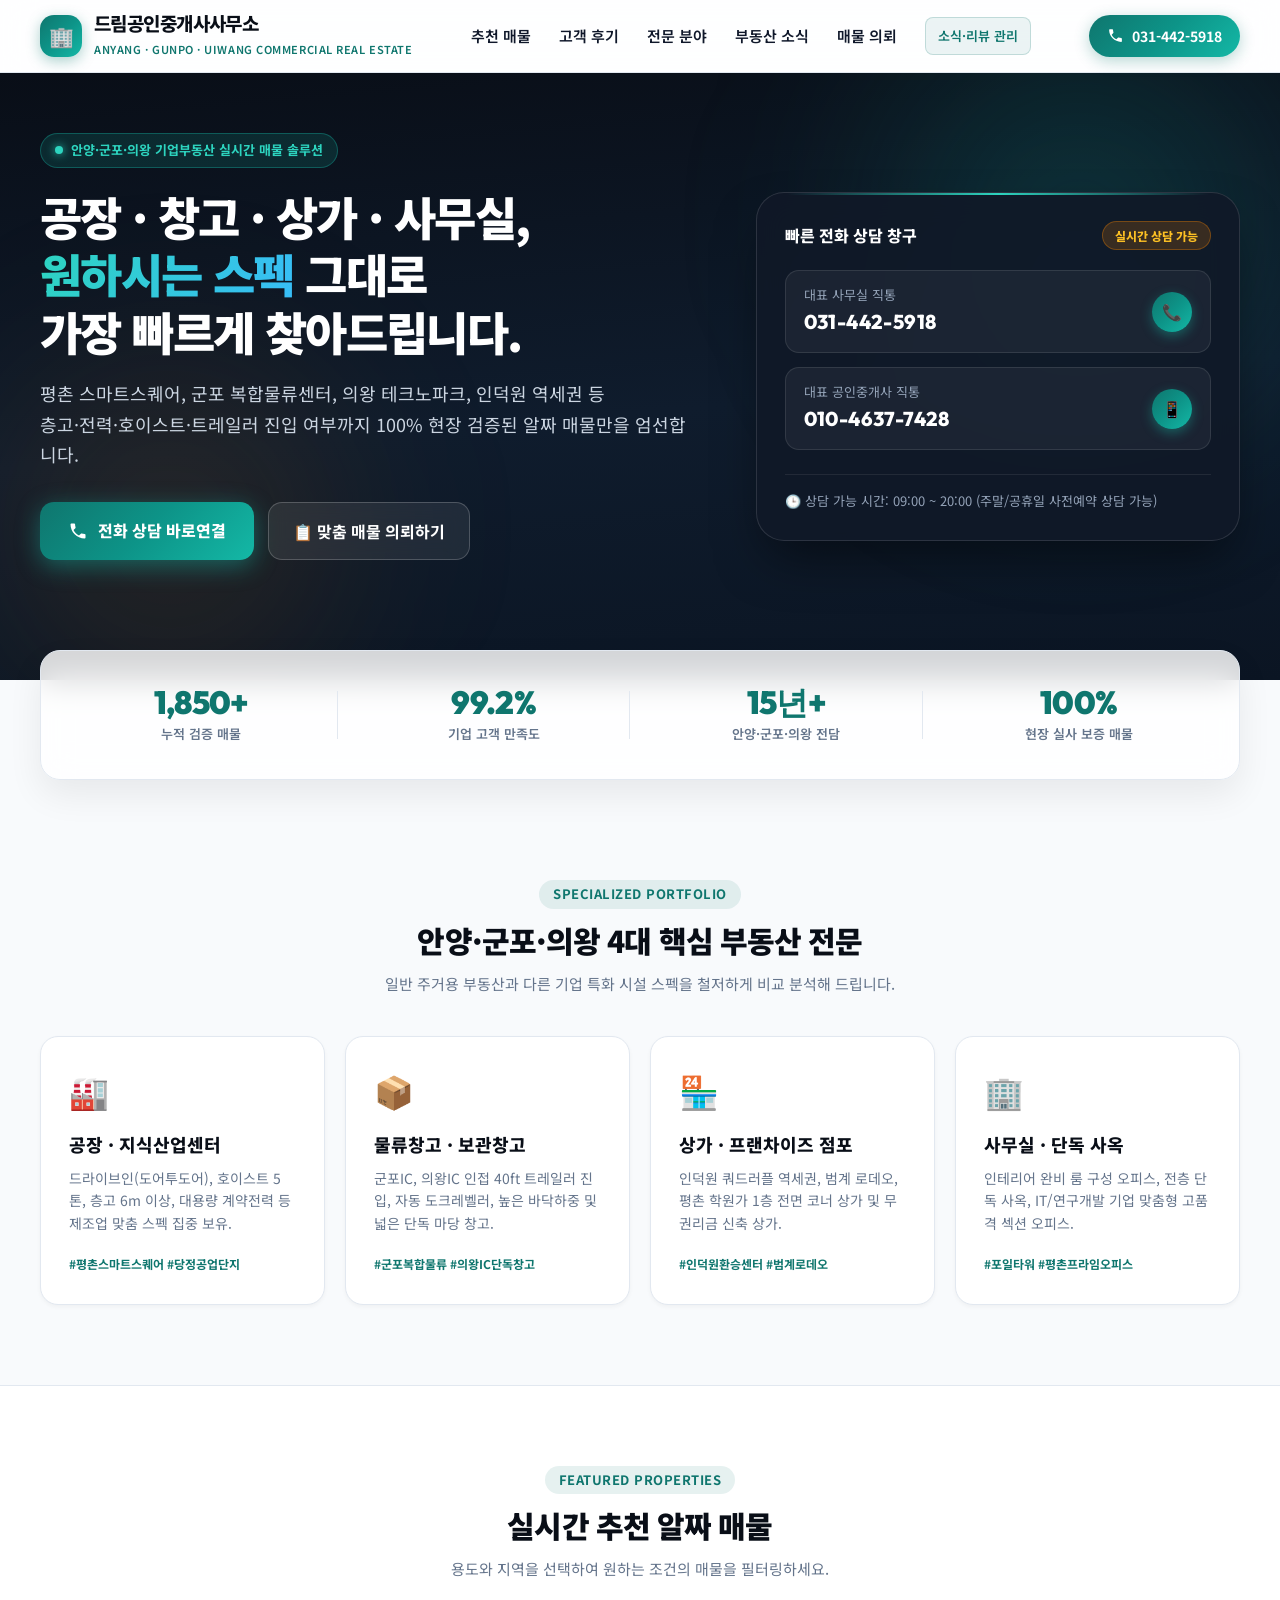
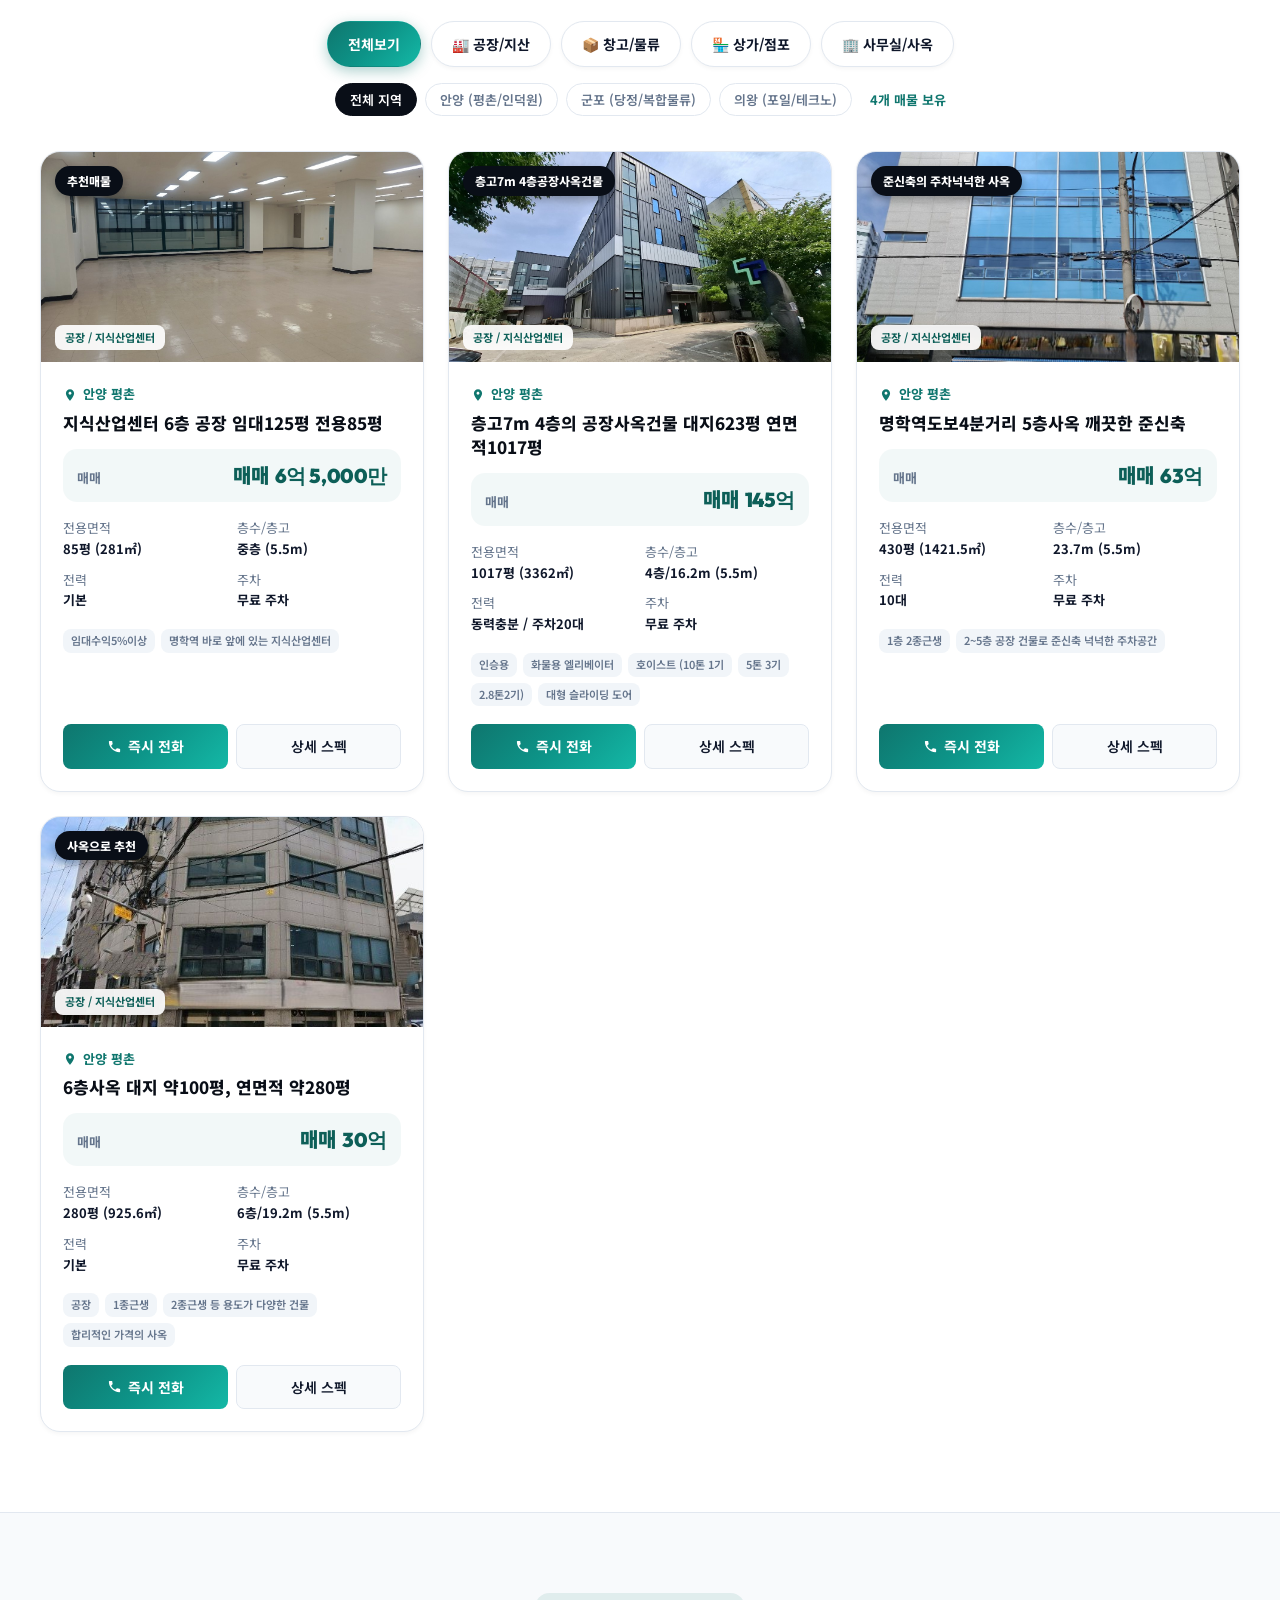
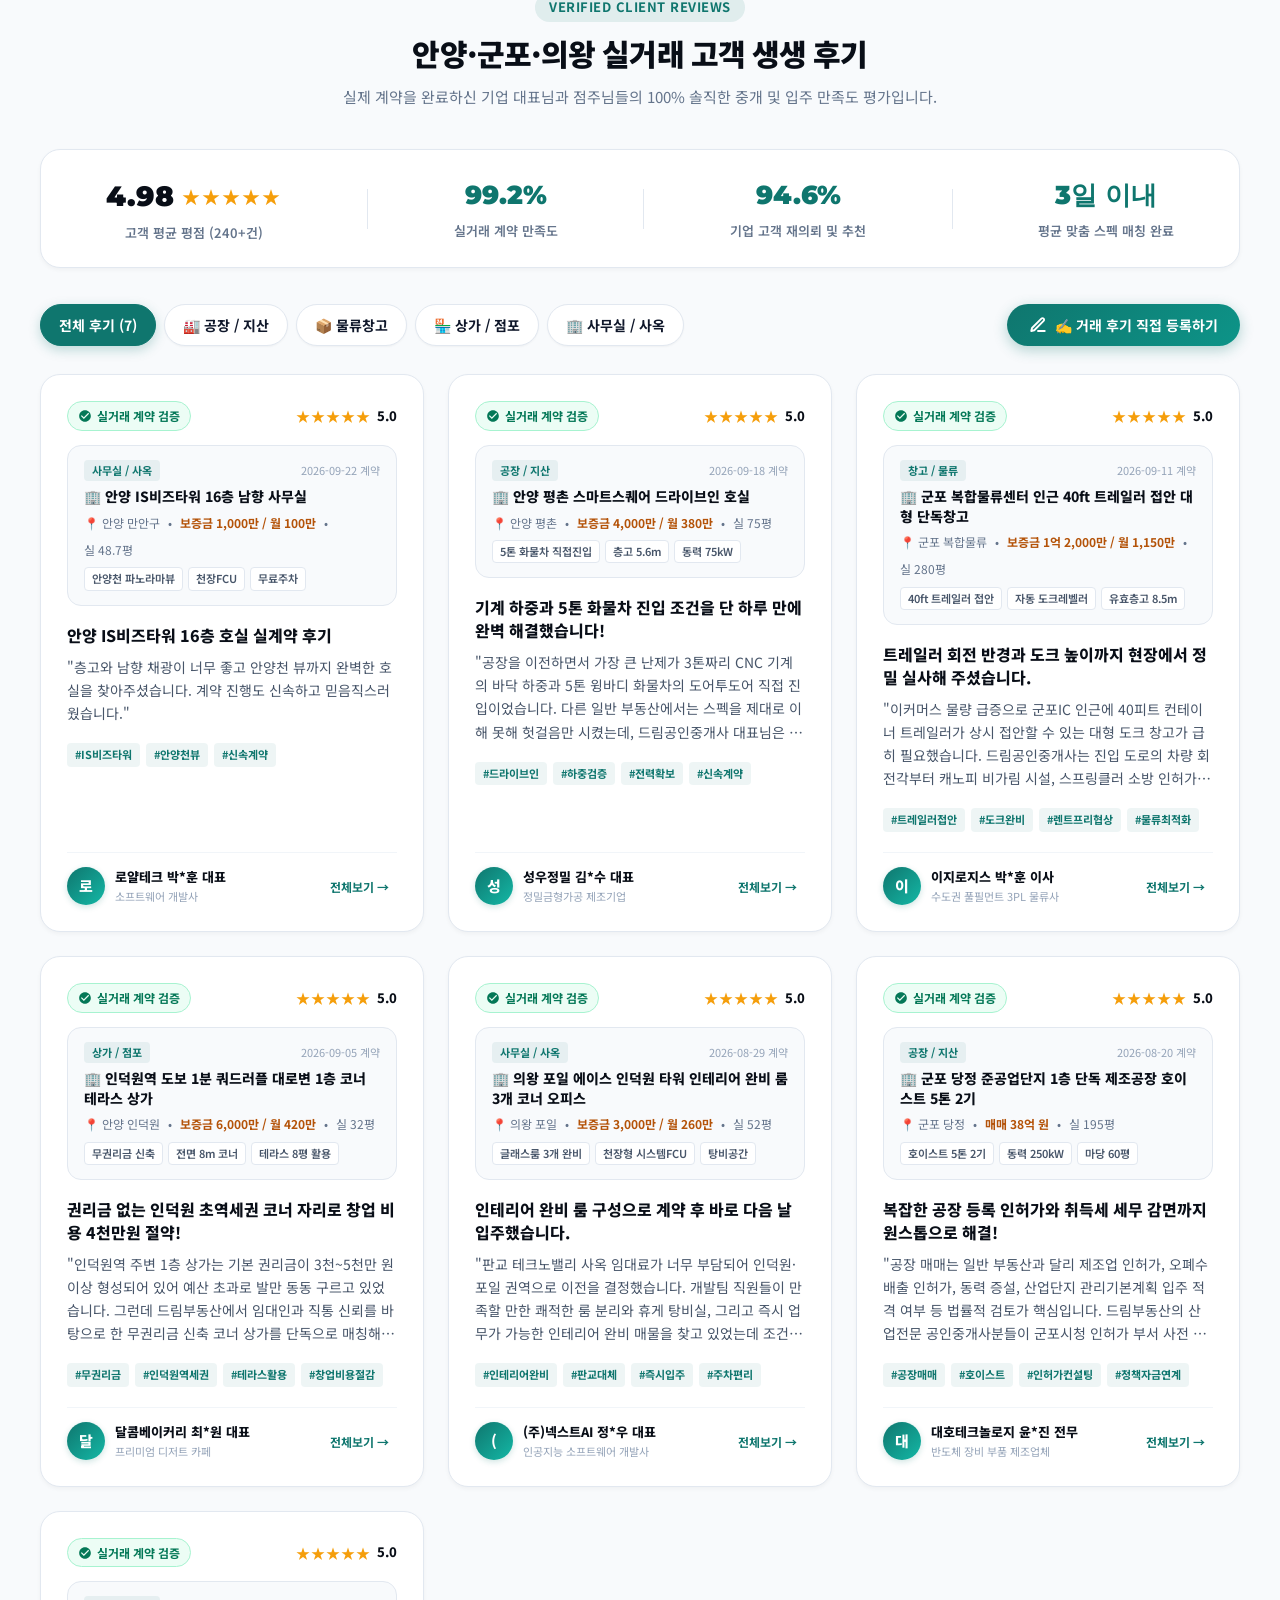
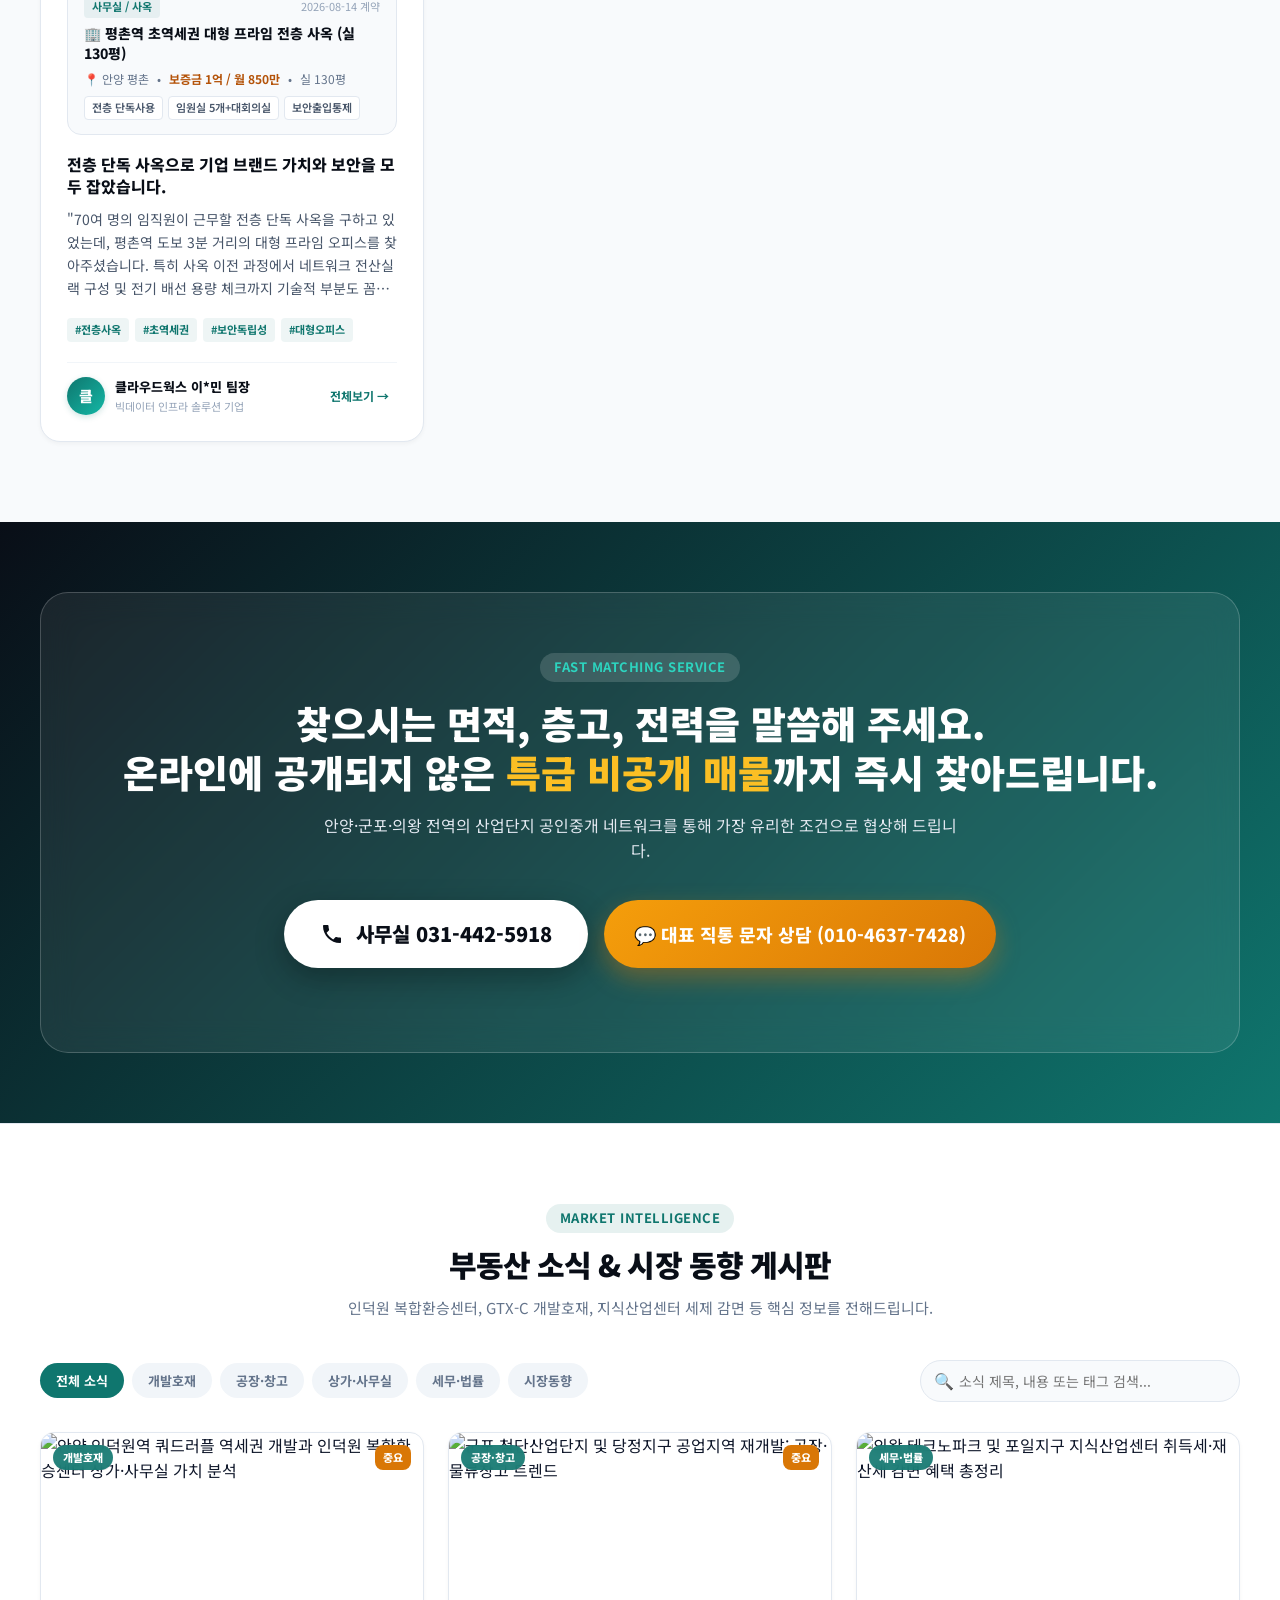
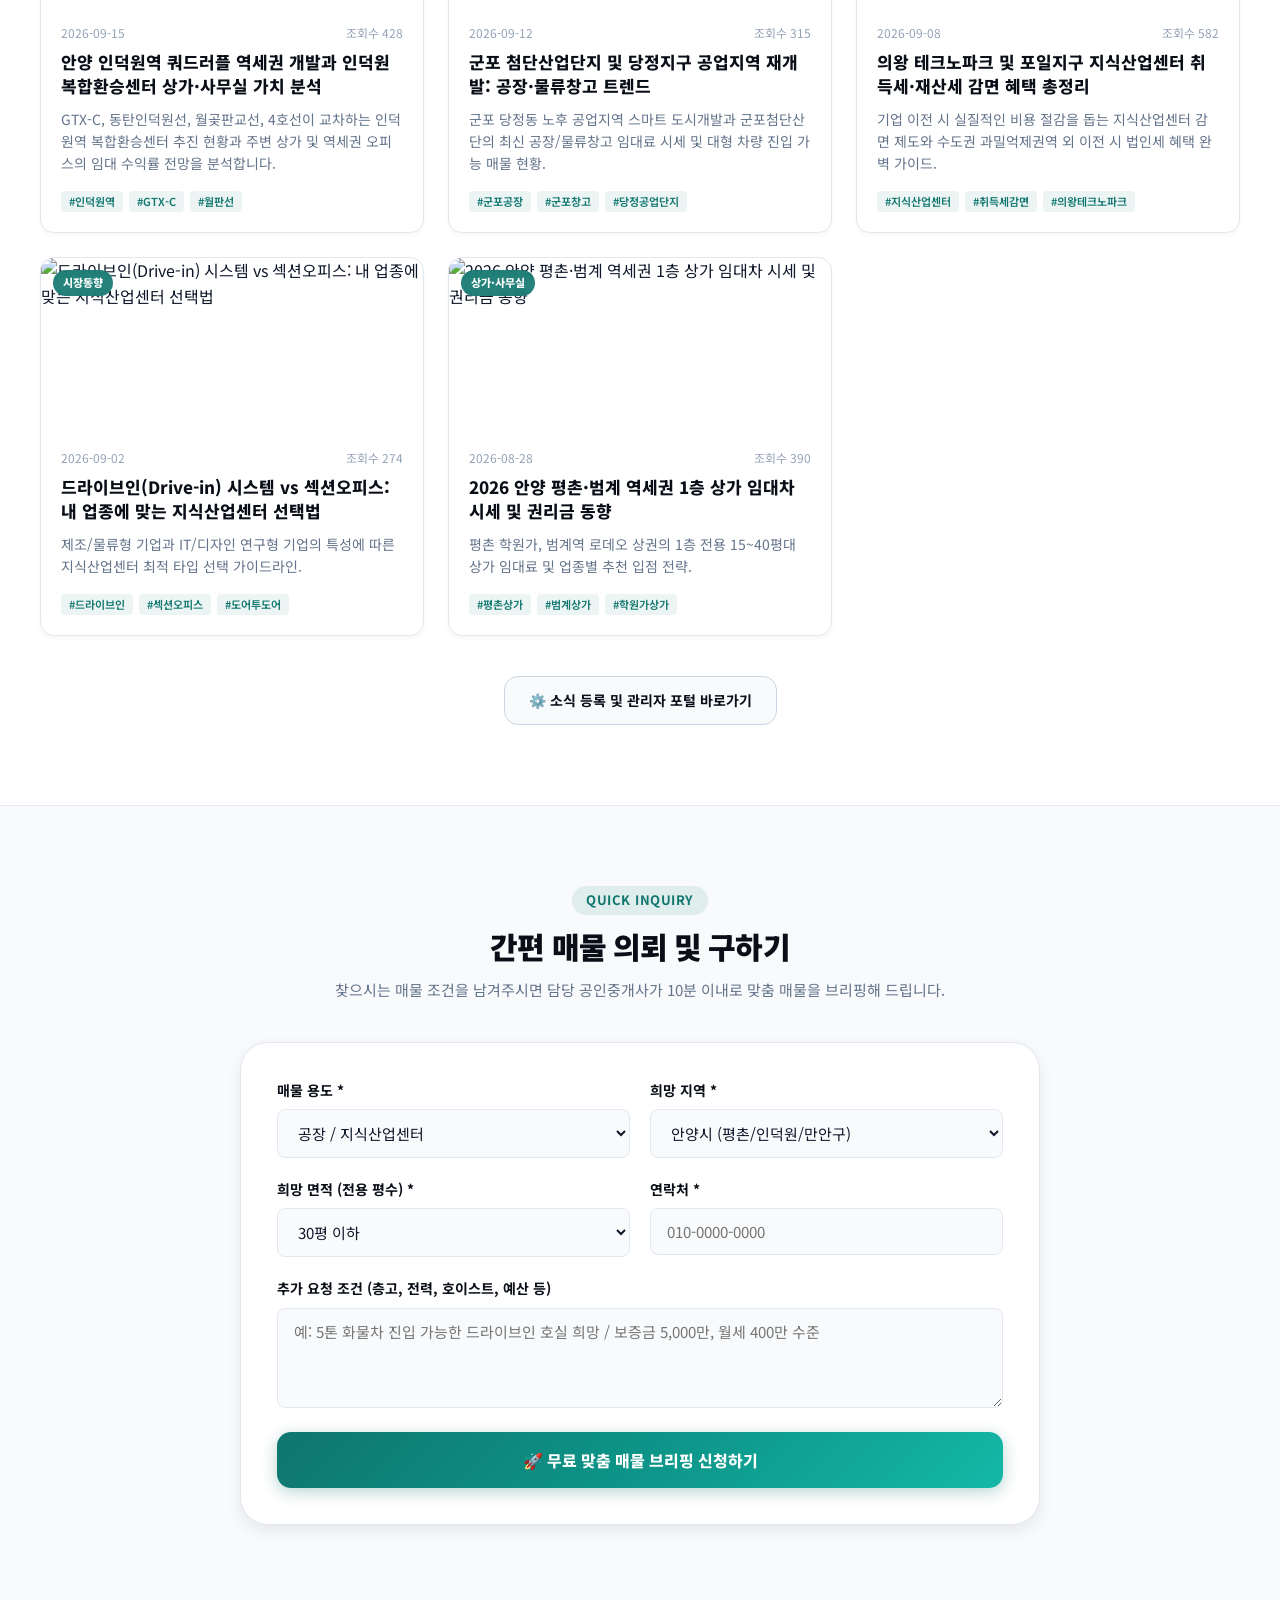
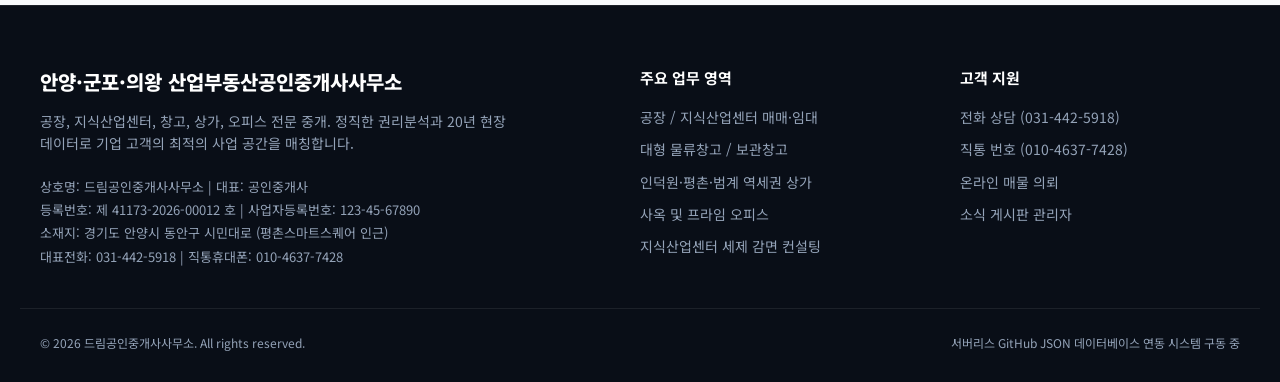
==== commit c698a5db: "feat: 고객 리뷰 시스템 및 실시간 매물 JPG 사진 업로드 반영" ====
--- a/index.html
+++ b/index.html
@@ -33,10 +33,11 @@
       <!-- Desktop Nav Links -->
       <nav class="nav-links">
         <a href="#properties" class="nav-link">추천 매물</a>
+        <a href="#reviews" class="nav-link">고객 후기</a>
         <a href="#specialties" class="nav-link">전문 분야</a>
         <a href="#board" class="nav-link">부동산 소식</a>
         <a href="#inquiry" class="nav-link">매물 의뢰</a>
-        <a href="admin.html" class="btn-admin-link">소식 관리자</a>
+        <a href="admin.html" class="btn-admin-link">소식·리뷰 관리</a>
       </nav>
 
       <!-- Header Direct Call Button -->
@@ -233,6 +234,66 @@
 
       <!-- Properties Grid -->
       <div id="propertyGrid" class="property-grid">
+        <!-- Injected dynamically by app.js -->
+      </div>
+    </div>
+  </section>
+
+  <!-- ==========================================================================
+       Verified Client Reviews & Success Stories Section (Real Property Info)
+       ========================================================================== -->
+  <section id="reviews" class="section reviews-section" style="background:#f8fafc; border-top:1px solid var(--border-color);">
+    <div class="container">
+      <div class="section-head">
+        <span class="section-tag">VERIFIED CLIENT REVIEWS</span>
+        <h2 class="section-title">안양·군포·의왕 실거래 고객 생생 후기</h2>
+        <p class="section-subtitle">실제 계약을 완료하신 기업 대표님과 점주님들의 100% 솔직한 중개 및 입주 만족도 평가입니다.</p>
+      </div>
+
+      <!-- Trust Metrics Strip for Reviews -->
+      <div class="review-stats-bar">
+        <div class="review-stat-item">
+          <div class="stat-star-group">
+            <span class="stat-score">4.98</span>
+            <div class="stars-gold">★★★★★</div>
+          </div>
+          <span class="stat-desc">고객 평균 평점 (240+건)</span>
+        </div>
+        <div class="review-stat-divider"></div>
+        <div class="review-stat-item">
+          <span class="stat-num">99.2%</span>
+          <span class="stat-desc">실거래 계약 만족도</span>
+        </div>
+        <div class="review-stat-divider"></div>
+        <div class="review-stat-item">
+          <span class="stat-num">94.6%</span>
+          <span class="stat-desc">기업 고객 재의뢰 및 추천</span>
+        </div>
+        <div class="review-stat-divider"></div>
+        <div class="review-stat-item">
+          <span class="stat-num">3일 이내</span>
+          <span class="stat-desc">평균 맞춤 스펙 매칭 완료</span>
+        </div>
+      </div>
+
+      <!-- Review Filter & Direct Action Header -->
+      <div class="review-controls-wrapper">
+        <div class="review-filter-tabs">
+          <button class="review-tab-btn active" data-filter="all">전체 후기 (<span id="totalReviewCount">0</span>)</button>
+          <button class="review-tab-btn" data-filter="factory">🏭 공장 / 지산</button>
+          <button class="review-tab-btn" data-filter="warehouse">📦 물류창고</button>
+          <button class="review-tab-btn" data-filter="retail">🏪 상가 / 점포</button>
+          <button class="review-tab-btn" data-filter="office">🏢 사무실 / 사옥</button>
+        </div>
+
+        <button onclick="openReviewModal()" class="btn-write-review">
+          <svg width="18" height="18" viewBox="0 0 24 24" fill="none" stroke="currentColor" stroke-width="2.5" stroke-linecap="round" stroke-linejoin="round"><path d="M12 20h9"></path><path d="M16.5 3.5a2.121 2.121 0 0 1 3 3L7 19l-4 1 1-4L16.5 3.5z"></path></svg>
+          <span>✍️ 거래 후기 직접 등록하기</span>
+        </button>
+      </div>
+
+      <!-- Reviews Grid -->
+      <div id="reviewsGrid" class="reviews-grid">
         <!-- Injected dynamically by app.js -->
       </div>
     </div>
@@ -396,6 +457,132 @@
   </div>
 
   <!-- ==========================================================================
+       Review Submission Modal (Direct Real Property & Review Entry)
+       ========================================================================== -->
+  <div id="reviewModalOverlay" class="modal-overlay" onclick="if(event.target===this) closeReviewModal()">
+    <div class="modal-container review-modal-container">
+      <button class="modal-close-btn" onclick="closeReviewModal()">&times;</button>
+      
+      <div class="modal-header-box">
+        <span class="badge-pill" style="display:inline-block; margin-bottom:6px; background:rgba(15,118,110,0.1); color:var(--primary); font-weight:700; font-size:12px; padding:4px 10px; border-radius:20px;">
+          실거래 검증 고객 리뷰 시스템
+        </span>
+        <h3 style="font-size:22px; font-weight:800; color:var(--navy-dark); margin-bottom:6px;">실제 거래 후기 & 매물 정보 직접 등록</h3>
+        <p style="font-size:14px; color:var(--text-muted);">계약하신 실제 매물 정보와 중개 서비스 경험을 직접 입력해 주세요. 작성 즉시 홈페이지에 반영됩니다.</p>
+      </div>
+
+      <form id="reviewSubmitForm" onsubmit="handleReviewSubmit(event)">
+        <!-- 1. Real Property Information -->
+        <div class="form-section-title">
+          <span>🏢 1. 실제 계약 매물 정보</span>
+        </div>
+        
+        <div class="form-grid" style="margin-bottom:20px;">
+          <div class="form-group" style="grid-column: 1 / -1;">
+            <label class="form-label">매물명 / 단지·건물명 *</label>
+            <input type="text" name="propTitle" class="form-control" placeholder="예: 안양 IS비즈타워 16층 남향 호실, 평촌 스마트스퀘어 드라이브인" required>
+          </div>
+
+          <div class="form-group">
+            <label class="form-label">부동산 유형 *</label>
+            <select name="propType" class="form-control" required>
+              <option value="factory">🏭 공장 / 지식산업센터</option>
+              <option value="warehouse">📦 물류창고 / 보관창고</option>
+              <option value="retail">🏪 상가 / 점포</option>
+              <option value="office">🏢 사무실 / 사옥</option>
+            </select>
+          </div>
+
+          <div class="form-group">
+            <label class="form-label">소재 지역 *</label>
+            <select name="propRegion" class="form-control" required>
+              <option value="안양 평촌">안양 평촌</option>
+              <option value="안양 인덕원">안양 인덕원</option>
+              <option value="안양 만안구">안양 만안구</option>
+              <option value="군포 당정">군포 당정</option>
+              <option value="군포 복합물류">군포 복합물류</option>
+              <option value="군포 첨단산단">군포 첨단산단</option>
+              <option value="의왕 포일">의왕 포일</option>
+              <option value="의왕 테크노파크">의왕 테크노파크</option>
+              <option value="기타 수도권">기타 수도권</option>
+            </select>
+          </div>
+
+          <div class="form-group">
+            <label class="form-label">전용 면적 (실평수) *</label>
+            <input type="number" step="0.1" name="propArea" class="form-control" placeholder="예: 48" required>
+          </div>
+
+          <div class="form-group">
+            <label class="form-label">거래 금액 (보증금/월세 또는 매매가) *</label>
+            <input type="text" name="propPrice" class="form-control" placeholder="예: 보증금 1,000만 / 월 100만 또는 매매 4억 1,000만" required>
+          </div>
+
+          <div class="form-group" style="grid-column: 1 / -1;">
+            <label class="form-label">매물 핵심 스펙 (쉼표로 구분)</label>
+            <input type="text" name="propSpecs" class="form-control" placeholder="예: 5톤 화물차 진입, 층고 5.6m, 호이스트 5톤, 무료주차 2대">
+          </div>
+        </div>
+
+        <!-- 2. Customer Review -->
+        <div class="form-section-title">
+          <span>✍️ 2. 고객 생생 거래 후기</span>
+        </div>
+
+        <div class="form-grid">
+          <div class="form-group">
+            <label class="form-label">작성자명 / 직함 *</label>
+            <input type="text" name="clientName" class="form-control" placeholder="예: 성우정밀 김*수 대표 또는 박*훈 대표님" required>
+          </div>
+
+          <div class="form-group">
+            <label class="form-label">회사명 또는 업종</label>
+            <input type="text" name="clientCompany" class="form-control" placeholder="예: 반도체 장비 제조업, IT 개발사, 카페 등">
+          </div>
+
+          <div class="form-group">
+            <label class="form-label">만족도 평점 *</label>
+            <select name="rating" class="form-control" style="color:var(--accent-gold); font-weight:800;" required>
+              <option value="5">★★★★★ 5.0 만점 (매우 만족)</option>
+              <option value="4">★★★★☆ 4.0 (만족)</option>
+              <option value="3">★★★☆☆ 3.0 (보통)</option>
+            </select>
+          </div>
+
+          <div class="form-group">
+            <label class="form-label">강조 태그 (쉼표로 구분)</label>
+            <input type="text" name="tags" class="form-control" placeholder="예: 신속계약, 하중검증, 무권리금, 가격협상">
+          </div>
+
+          <div class="form-group" style="grid-column: 1 / -1;">
+            <label class="form-label">후기 한줄 제목 *</label>
+            <input type="text" name="reviewTitle" class="form-control" placeholder="예: 층고와 전력 조건이 까다로웠는데 단 하루 만에 딱 맞는 공장을 찾아주셨습니다!" required>
+          </div>
+
+          <div class="form-group" style="grid-column: 1 / -1;">
+            <label class="form-label">생생한 거래 및 입주 후기 내용 *</label>
+            <textarea name="reviewContent" class="form-control" rows="4" placeholder="실제 매물을 구하시면서 느낀 점, 맞춤 스펙 브리핑, 임대인 조건 협상, 실입주 만족도 등을 솔직하게 작성해 주세요." required></textarea>
+          </div>
+        </div>
+
+        <div style="margin-top:24px; display:flex; justify-content:flex-end; gap:12px;">
+          <button type="button" onclick="closeReviewModal()" class="btn-secondary-glass" style="color:var(--text-muted); border-color:#cbd5e1; background:#f8fafc;">취소</button>
+          <button type="submit" id="btnSubmitReview" class="btn-primary-glow" style="padding:14px 28px;">
+            🚀 실제 매물 정보 및 후기 등록하기
+          </button>
+        </div>
+      </form>
+    </div>
+  </div>
+
+  <!-- Review Detail View Modal -->
+  <div id="reviewDetailModalOverlay" class="modal-overlay" onclick="if(event.target===this) closeReviewDetailModal()">
+    <div id="reviewDetailContainer" class="modal-container" style="max-width:700px;">
+      <!-- Dynamic Content rendered by app.js -->
+    </div>
+  </div>
+
+  <!-- ==========================================================================
        Mobile Sticky Bottom Call Bar (High Conversion)
        ========================================================================== -->
   <div class="mobile-bottom-bar">
--- a/css/style.css
+++ b/css/style.css
@@ -1573,3 +1573,437 @@
   50% { transform: scale(1.15); opacity: 1; }
   100% { transform: scale(0.95); opacity: 0.8; }
 }
+
+/* ==========================================================================
+   Verified Client Reviews & Success Stories Styles
+   ========================================================================== */
+.reviews-section {
+  position: relative;
+}
+
+/* Trust Metrics Bar */
+.review-stats-bar {
+  background: #ffffff;
+  border: 1px solid var(--border-color);
+  border-radius: var(--radius-lg);
+  padding: 24px 32px;
+  display: grid;
+  grid-template-columns: repeat(auto-fit, minmax(200px, 1fr));
+  gap: 20px;
+  align-items: center;
+  margin-bottom: 36px;
+  box-shadow: var(--shadow-sm);
+}
+
+.review-stat-item {
+  display: flex;
+  flex-direction: column;
+  align-items: center;
+  text-align: center;
+}
+
+.stat-star-group {
+  display: flex;
+  align-items: center;
+  gap: 8px;
+  margin-bottom: 4px;
+}
+
+.stat-score {
+  font-size: 28px;
+  font-weight: 900;
+  font-family: 'Montserrat', sans-serif;
+  color: var(--navy-dark);
+}
+
+.stars-gold {
+  color: #f59e0b;
+  font-size: 18px;
+  letter-spacing: 2px;
+}
+
+.stat-num {
+  font-size: 26px;
+  font-weight: 900;
+  font-family: 'Montserrat', sans-serif;
+  color: var(--primary);
+  margin-bottom: 4px;
+}
+
+.stat-desc {
+  font-size: 13px;
+  color: var(--text-muted);
+  font-weight: 600;
+}
+
+.review-stat-divider {
+  display: none;
+  width: 1px;
+  height: 40px;
+  background: var(--border-color);
+}
+
+@media (min-width: 992px) {
+  .review-stats-bar {
+    display: flex;
+    justify-content: space-around;
+  }
+  .review-stat-divider {
+    display: block;
+  }
+}
+
+/* Review Filter Controls & Action Header */
+.review-controls-wrapper {
+  display: flex;
+  justify-content: space-between;
+  align-items: center;
+  flex-wrap: wrap;
+  gap: 16px;
+  margin-bottom: 28px;
+}
+
+.review-filter-tabs {
+  display: flex;
+  flex-wrap: wrap;
+  gap: 8px;
+}
+
+.review-tab-btn {
+  padding: 10px 18px;
+  border-radius: var(--radius-full);
+  background: #ffffff;
+  border: 1px solid var(--border-color);
+  color: var(--text-main);
+  font-size: 14px;
+  font-weight: 700;
+  cursor: pointer;
+  transition: var(--transition-fast);
+  box-shadow: 0 1px 2px rgba(0,0,0,0.04);
+}
+
+.review-tab-btn:hover {
+  border-color: var(--primary);
+  color: var(--primary);
+  transform: translateY(-1px);
+}
+
+.review-tab-btn.active {
+  background: var(--primary);
+  border-color: var(--primary);
+  color: #ffffff;
+  box-shadow: 0 4px 12px rgba(15, 118, 110, 0.25);
+}
+
+.btn-write-review {
+  display: inline-flex;
+  align-items: center;
+  gap: 8px;
+  padding: 11px 22px;
+  border-radius: var(--radius-full);
+  background: linear-gradient(135deg, #0f766e 0%, #0d9488 100%);
+  color: #ffffff;
+  font-size: 14px;
+  font-weight: 700;
+  cursor: pointer;
+  transition: var(--transition-fast);
+  box-shadow: 0 4px 14px rgba(15, 118, 110, 0.3);
+}
+
+.btn-write-review:hover {
+  transform: translateY(-2px);
+  box-shadow: 0 6px 20px rgba(15, 118, 110, 0.4);
+  background: linear-gradient(135deg, #0d9488 0%, #14b8a6 100%);
+}
+
+/* Reviews Grid & Cards */
+.reviews-grid {
+  display: grid;
+  grid-template-columns: repeat(auto-fill, minmax(350px, 1fr));
+  gap: 24px;
+}
+
+@media (max-width: 480px) {
+  .reviews-grid {
+    grid-template-columns: 1fr;
+  }
+}
+
+.review-card {
+  background: #ffffff;
+  border: 1px solid var(--border-color);
+  border-radius: var(--radius-lg);
+  padding: 26px;
+  display: flex;
+  flex-direction: column;
+  box-shadow: var(--shadow-sm);
+  transition: var(--transition-normal);
+  position: relative;
+}
+
+.review-card:hover {
+  transform: translateY(-5px);
+  box-shadow: var(--shadow-lg);
+  border-color: rgba(15, 118, 110, 0.4);
+}
+
+.review-card-top {
+  display: flex;
+  justify-content: space-between;
+  align-items: center;
+  margin-bottom: 14px;
+}
+
+.review-badge-verified {
+  display: inline-flex;
+  align-items: center;
+  gap: 5px;
+  padding: 4px 10px;
+  border-radius: var(--radius-full);
+  background: #ecfdf5;
+  color: #047857;
+  border: 1px solid #a7f3d0;
+  font-size: 12px;
+  font-weight: 700;
+}
+
+.review-card-rating {
+  display: flex;
+  align-items: center;
+  gap: 6px;
+}
+
+.review-stars {
+  color: #f59e0b;
+  font-size: 14px;
+  letter-spacing: 1px;
+}
+
+.review-rating-score {
+  font-size: 13px;
+  font-weight: 800;
+  color: var(--navy-dark);
+}
+
+/* Real Property Details Inside Review Card */
+.review-prop-box {
+  background: #f8fafc;
+  border: 1px solid #e2e8f0;
+  border-radius: var(--radius-md);
+  padding: 14px 16px;
+  margin-bottom: 18px;
+  transition: var(--transition-fast);
+}
+
+.review-prop-box:hover {
+  background: #f1f5f9;
+  border-color: #cbd5e1;
+}
+
+.review-prop-header {
+  display: flex;
+  justify-content: space-between;
+  align-items: center;
+  margin-bottom: 6px;
+}
+
+.review-prop-type-badge {
+  font-size: 11px;
+  font-weight: 700;
+  color: var(--primary);
+  background: rgba(15, 118, 110, 0.08);
+  padding: 2px 8px;
+  border-radius: 4px;
+}
+
+.review-prop-date {
+  font-size: 11px;
+  color: var(--text-light);
+}
+
+.review-prop-title {
+  font-size: 14px;
+  font-weight: 800;
+  color: var(--navy-dark);
+  margin-bottom: 6px;
+  line-height: 1.4;
+}
+
+.review-prop-summary-row {
+  display: flex;
+  flex-wrap: wrap;
+  gap: 8px;
+  align-items: center;
+  font-size: 12px;
+  color: var(--text-muted);
+  margin-bottom: 8px;
+}
+
+.review-prop-price {
+  font-weight: 700;
+  color: #b45309;
+}
+
+.review-prop-specs-list {
+  display: flex;
+  flex-wrap: wrap;
+  gap: 5px;
+}
+
+.review-prop-spec-pill {
+  font-size: 11px;
+  background: #ffffff;
+  color: #475569;
+  border: 1px solid #e2e8f0;
+  padding: 2px 7px;
+  border-radius: 4px;
+  font-weight: 600;
+}
+
+/* Review Text Content */
+.review-title {
+  font-size: 16px;
+  font-weight: 800;
+  color: var(--navy-dark);
+  margin-bottom: 10px;
+  line-height: 1.4;
+}
+
+.review-content {
+  font-size: 14px;
+  color: #475569;
+  line-height: 1.65;
+  margin-bottom: 18px;
+  display: -webkit-box;
+  -webkit-line-clamp: 4;
+  -webkit-box-orient: vertical;
+  overflow: hidden;
+  position: relative;
+}
+
+.review-tags-row {
+  display: flex;
+  flex-wrap: wrap;
+  gap: 6px;
+  margin-bottom: 20px;
+}
+
+.review-tag-chip {
+  font-size: 11px;
+  color: var(--primary);
+  background: rgba(15, 118, 110, 0.07);
+  padding: 3px 8px;
+  border-radius: 4px;
+  font-weight: 700;
+}
+
+/* Review Author Footer */
+.review-footer {
+  margin-top: auto;
+  padding-top: 14px;
+  border-top: 1px solid #f1f5f9;
+  display: flex;
+  justify-content: space-between;
+  align-items: center;
+}
+
+.review-author-wrap {
+  display: flex;
+  align-items: center;
+  gap: 10px;
+}
+
+.review-author-avatar {
+  width: 38px;
+  height: 38px;
+  border-radius: 50%;
+  background: linear-gradient(135deg, #0f766e 0%, #14b8a6 100%);
+  color: #ffffff;
+  display: flex;
+  align-items: center;
+  justify-content: center;
+  font-weight: 800;
+  font-size: 15px;
+  box-shadow: 0 2px 6px rgba(15, 118, 110, 0.2);
+}
+
+.review-author-name {
+  font-size: 13px;
+  font-weight: 800;
+  color: var(--navy-dark);
+}
+
+.review-author-corp {
+  font-size: 11px;
+  color: var(--text-light);
+}
+
+.btn-review-detail {
+  font-size: 12px;
+  font-weight: 700;
+  color: var(--primary);
+  background: none;
+  cursor: pointer;
+  padding: 4px 8px;
+  border-radius: 4px;
+  transition: var(--transition-fast);
+}
+
+.btn-review-detail:hover {
+  background: rgba(15, 118, 110, 0.08);
+}
+
+/* Review Modal & Forms */
+.review-modal-container {
+  max-width: 680px;
+  max-height: 90vh;
+  overflow-y: auto;
+  padding: 32px;
+}
+
+.form-section-title {
+  display: flex;
+  align-items: center;
+  margin: 18px 0 12px;
+  font-size: 15px;
+  font-weight: 800;
+  color: var(--navy-dark);
+  padding-bottom: 6px;
+  border-bottom: 2px solid rgba(15, 118, 110, 0.15);
+}
+
+/* Image Upload Dropzone */
+.image-upload-dropzone {
+  border: 2px dashed #94a3b8;
+  border-radius: var(--radius-md);
+  padding: 30px 20px;
+  text-align: center;
+  cursor: pointer;
+  background: #f8fafc;
+  transition: var(--transition-fast);
+}
+
+.image-upload-dropzone:hover {
+  border-color: var(--primary);
+  background: rgba(15, 118, 110, 0.04);
+}
+
+.image-upload-dropzone.dragover {
+  border-color: var(--primary);
+  background: rgba(15, 118, 110, 0.08);
+  transform: scale(1.01);
+}
+
+.upload-icon-circle {
+  width: 52px;
+  height: 52px;
+  border-radius: 50%;
+  background: rgba(15, 118, 110, 0.1);
+  color: var(--primary);
+  display: flex;
+  align-items: center;
+  justify-content: center;
+  margin: 0 auto 12px;
+}
+
+
